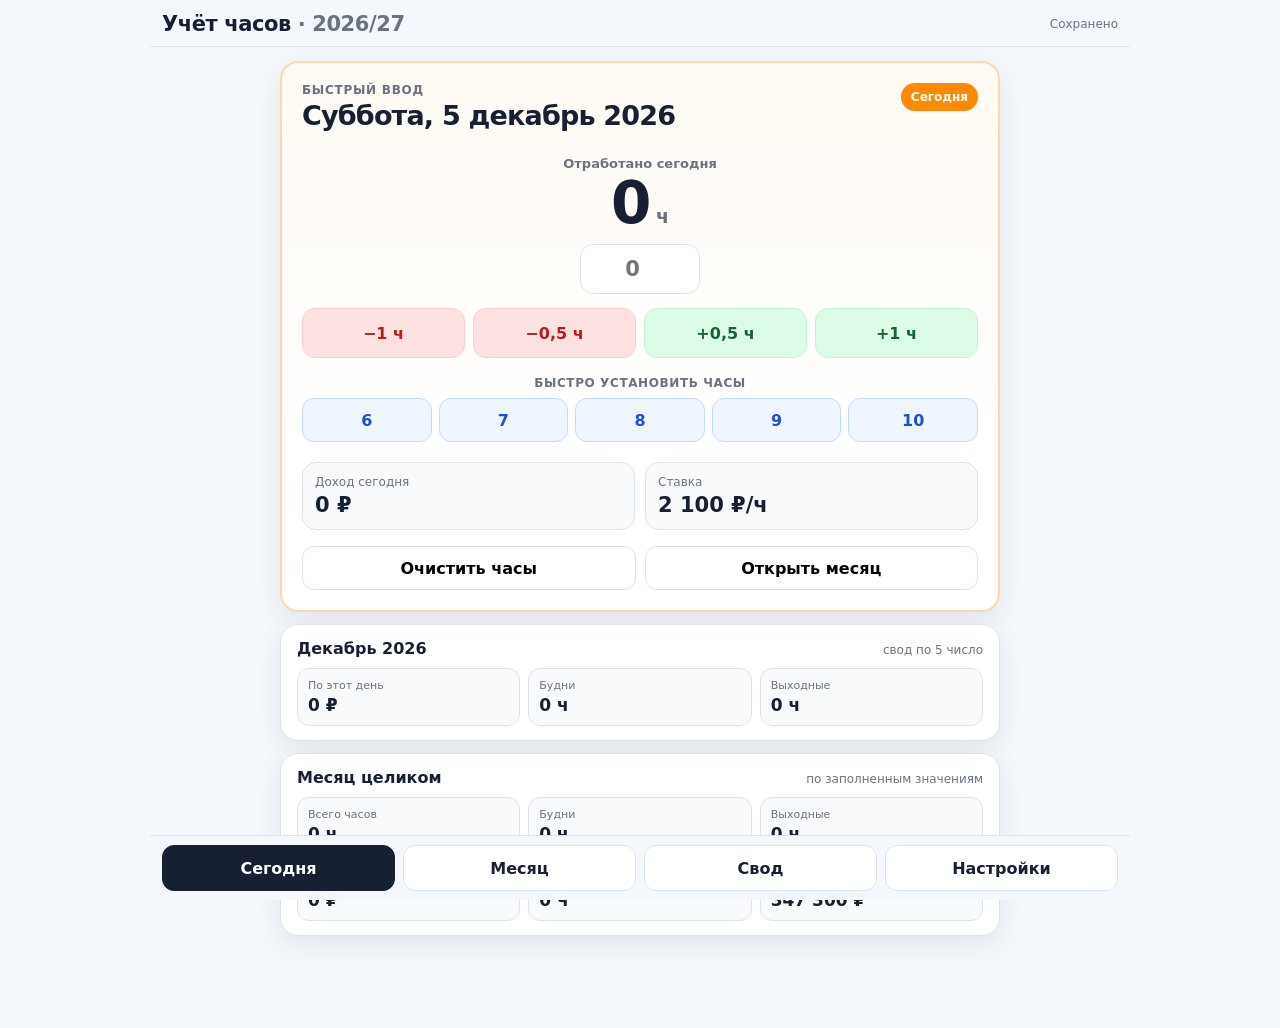
==== index.html @ 4843c1c4 "Add files via upload" ====
<!DOCTYPE html>
<html lang="ru">
<head>
<meta charset="utf-8">
<meta name="viewport" content="width=device-width,initial-scale=1,viewport-fit=cover">
<meta name="theme-color" content="#0f172a">
<meta name="application-name" content="Учёт часов">
<meta name="apple-mobile-web-app-capable" content="yes">
<meta name="apple-mobile-web-app-status-bar-style" content="default">
<meta name="apple-mobile-web-app-title" content="Учёт часов">
<link rel="manifest" href="./manifest.json">
<link rel="apple-touch-icon" href="./icon-192.png">
<link rel="icon" type="image/png" sizes="192x192" href="./icon-192.png">
<link rel="icon" type="image/png" sizes="512x512" href="./icon-512.png">
<title>Учёт часов</title>
<style>
:root{
  --bg:#f4f7fb;--card:#fff;--ink:#172033;--muted:#6b7280;--line:#dce3ec;
  --accent:#2563eb;--accent2:#dbeafe;--today:#ff8a00;--good:#0f766e;
  --danger:#b91c1c;--shadow:0 8px 28px rgba(15,23,42,.08);
}
*{box-sizing:border-box}
html{scroll-behavior:smooth}
body{margin:0;background:var(--bg);color:var(--ink);font-family:system-ui,-apple-system,Segoe UI,Roboto,Arial,sans-serif}
button,input,select{font:inherit}
button{cursor:pointer}
.shell{max-width:980px;margin:0 auto;padding:14px 12px 92px}
.topbar{position:sticky;top:0;z-index:20;margin:-14px -12px 14px;padding:12px 12px 10px;background:rgba(244,247,251,.94);backdrop-filter:blur(12px);border-bottom:1px solid rgba(220,227,236,.85)}
.brand{display:flex;align-items:center;justify-content:space-between;gap:10px}
.brand h1{font-size:21px;margin:0;font-weight:800;letter-spacing:-.02em}
.save-state{font-size:12px;color:var(--muted);white-space:nowrap}
.month-nav{display:grid;grid-template-columns:42px 1fr 42px;gap:8px;margin-top:10px}
.icon-btn,.month-title,.tab-btn,.primary,.secondary,.danger,.small-btn{
  border:1px solid var(--line);background:var(--card);border-radius:12px;color:var(--ink)
}
.icon-btn{height:42px;font-size:22px}
.month-title{height:42px;font-weight:750;font-size:16px}
.kpis{display:grid;grid-template-columns:repeat(2,1fr);gap:10px;margin:12px 0}
.kpi{background:var(--card);border:1px solid var(--line);border-radius:16px;padding:13px;box-shadow:var(--shadow)}
.kpi .label{font-size:12px;color:var(--muted);margin-bottom:5px}
.kpi .value{font-size:22px;font-weight:850;letter-spacing:-.03em}
.kpi .sub{font-size:11px;color:var(--muted);margin-top:3px}
.card{background:var(--card);border:1px solid var(--line);border-radius:18px;box-shadow:var(--shadow);overflow:hidden}
.day-head{display:grid;grid-template-columns:82px minmax(180px,1fr) 150px;gap:8px;padding:10px 12px;background:#eef2f7;color:var(--muted);font-size:12px;font-weight:700;position:sticky;top:112px;z-index:9}
.day-row{display:grid;grid-template-columns:82px minmax(180px,1fr) 150px;gap:8px;align-items:center;padding:9px 12px;border-top:1px solid #edf1f5;min-height:59px;cursor:pointer;transition:transform .12s ease,box-shadow .12s ease}
.day-row.today{outline:3px solid var(--today);outline-offset:-3px}
.day-row.off-day{background:#eef1f5;color:#667085}
.day-row.work-mon{background:#eef6ff}
.day-row.work-thu{background:#eefbf3}
.day-row.work-fri{background:#f6f0ff}
.day-row.work-sun{background:#fff0f1}
.day-row:hover{box-shadow:inset 0 0 0 1px rgba(37,99,235,.12)}
.date-main{font-weight:800;font-size:16px}
.date-sub{font-size:11px;color:var(--muted);margin-top:2px}
.hours-control{display:grid;grid-template-columns:38px 1fr 38px;gap:6px;align-items:center}
.small-btn{height:38px;font-size:20px;font-weight:700}
.hours-input{width:100%;height:38px;border:1px solid var(--line);border-radius:10px;text-align:center;font-weight:750;padding:0 4px}
.sum{text-align:right;font-weight:800}
.sum small{display:block;color:var(--muted);font-weight:500;margin-top:2px}
.section-title{font-size:17px;font-weight:850;margin:18px 2px 9px}
.summary-list{padding:4px 12px}
.summary-row{display:grid;grid-template-columns:1fr 100px 130px;gap:8px;padding:11px 4px;border-bottom:1px solid #edf1f5;align-items:center}
.summary-row:last-child{border-bottom:0}
.summary-row.header{color:var(--muted);font-size:12px;font-weight:700}
.summary-row strong{text-align:right}
.total-row{background:#f8fafc;font-weight:800}
.settings{padding:16px}
.form-grid{display:grid;grid-template-columns:1fr 1fr;gap:12px}
.field label{display:block;font-size:12px;color:var(--muted);font-weight:700;margin:0 0 6px}
.field input,.field select,.field textarea{width:100%;min-height:42px;border:1px solid var(--line);border-radius:10px;padding:9px;background:#fff}
.week-grid{display:grid;grid-template-columns:1fr 1fr;gap:9px;margin-top:10px}
.week-item{display:grid;grid-template-columns:1fr 130px;align-items:center;gap:8px;padding:8px 0;border-bottom:1px solid #edf1f5}
.actions{display:grid;grid-template-columns:1fr 1fr;gap:9px;margin-top:12px}
.primary,.secondary,.danger{min-height:44px;padding:10px 12px;font-weight:750}
.primary{background:var(--accent);border-color:var(--accent);color:#fff}
.secondary{background:#fff}
.danger{background:#fff;color:var(--danger);border-color:#fecaca}
.note{font-size:12px;line-height:1.5;color:var(--muted);background:#f8fafc;border:1px solid var(--line);border-radius:12px;padding:10px 12px;margin-top:12px}
.tabs{position:fixed;left:50%;bottom:0;transform:translateX(-50%);width:min(980px,100%);display:grid;grid-template-columns:repeat(4,1fr);gap:8px;padding:9px 12px calc(9px + env(safe-area-inset-bottom));background:rgba(244,247,251,.96);backdrop-filter:blur(12px);border-top:1px solid var(--line);z-index:30}
.tab-btn{height:46px;font-weight:750}
.tab-btn.active{background:#172033;color:#fff;border-color:#172033}
.empty{padding:30px;text-align:center;color:var(--muted)}
.toast{position:fixed;left:50%;bottom:76px;transform:translate(-50%,16px);background:#111827;color:#fff;padding:10px 14px;border-radius:10px;font-size:13px;opacity:0;pointer-events:none;transition:.2s;z-index:50;max-width:90vw}
.toast.show{opacity:1;transform:translate(-50%,0)}
.hidden{display:none!important}

.today-dashboard{display:grid;gap:12px;max-width:720px;margin:0 auto}
.today-card{padding:20px;border:2px solid #fed7aa;background:linear-gradient(180deg,#fffaf3 0%,#fff 70%)}
.today-date{display:flex;align-items:flex-start;justify-content:space-between;gap:12px;margin-bottom:18px}
.today-date .eyebrow{font-size:12px;color:var(--muted);font-weight:800;text-transform:uppercase;letter-spacing:.06em}
.today-date h2{margin:4px 0 0;font-size:27px;line-height:1.08;letter-spacing:-.03em}
.today-badge{background:var(--today);color:#fff;font-size:12px;font-weight:850;border-radius:999px;padding:7px 10px;white-space:nowrap}
.today-hours-block{text-align:center;padding:8px 0 2px}
.today-hours-label{color:var(--muted);font-size:13px;font-weight:700}
.today-hours-value{display:flex;align-items:baseline;justify-content:center;gap:8px;margin:3px 0 12px}
.today-hours-value strong{font-size:58px;line-height:1;font-weight:900;letter-spacing:-.06em}
.today-hours-value span{font-size:19px;color:var(--muted);font-weight:700}
.today-input{width:120px;height:50px;border:1px solid var(--line);border-radius:13px;text-align:center;font-size:21px;font-weight:850;background:#fff}
.quick-buttons{display:grid;grid-template-columns:repeat(4,1fr);gap:8px;margin-top:14px}
.quick-btn{border:1px solid var(--line);background:#fff;border-radius:13px;min-height:50px;font-weight:850;font-size:16px;color:var(--ink);transition:transform .12s ease,filter .12s ease}
.quick-btn:active{transform:scale(.98)}
.preset-label{margin-top:18px;font-size:12px;color:var(--muted);font-weight:800;text-transform:uppercase;letter-spacing:.05em}
.hour-presets{display:grid;grid-template-columns:repeat(5,1fr);gap:7px;margin-top:8px}
.preset-btn{min-height:44px;border:1px solid #bfdbfe;border-radius:12px;background:#eff6ff;color:#1d4ed8;font-weight:900;font-size:16px}
.preset-btn.active{background:#2563eb;color:#fff;border-color:#2563eb;box-shadow:0 5px 14px rgba(37,99,235,.18)}
.month-overview{margin:12px 0}
.month-overview-grid{display:grid;grid-template-columns:repeat(5,1fr);gap:8px}
.month-overview .kpi{box-shadow:none;margin:0}
.month-progress{margin-top:10px;background:var(--card);border:1px solid var(--line);border-radius:16px;padding:12px 13px;box-shadow:var(--shadow)}
.month-progress-head{display:flex;justify-content:space-between;gap:10px;align-items:center;font-size:12px;color:var(--muted);font-weight:750;margin-bottom:8px}
.month-progress-track{height:11px;background:#e8edf4;border-radius:999px;overflow:hidden}
.month-progress-fill{height:100%;background:linear-gradient(90deg,#60a5fa,#2563eb);border-radius:999px;transition:width .2s ease}
.quick-btn.sub{background:#fee2e2;border-color:#fecaca;color:#b91c1c}
.quick-btn.add{background:#dcfce7;border-color:#bbf7d0;color:#166534}
.today-income{display:grid;grid-template-columns:1fr 1fr;gap:10px;margin-top:18px}
.today-income-box{background:#f8fafc;border:1px solid var(--line);border-radius:14px;padding:12px}
.today-income-box .label{font-size:12px;color:var(--muted);margin-bottom:4px}
.today-income-box .value{font-size:21px;font-weight:900}
.today-actions{display:grid;grid-template-columns:1fr 1fr;gap:9px;margin-top:16px}
.today-secondary{border:1px solid var(--line);background:#fff;border-radius:12px;min-height:44px;font-weight:750}
.today-month-card{padding:14px 16px}
.today-progress-head{display:flex;justify-content:space-between;align-items:baseline;gap:10px;margin-bottom:10px}
.today-progress-head strong{font-size:16px}
.today-progress-head span{color:var(--muted);font-size:12px}
.today-progress-grid{display:grid;grid-template-columns:repeat(3,1fr);gap:8px}
.today-mini{padding:10px;background:#f8fafc;border:1px solid var(--line);border-radius:12px}
.today-mini .label{font-size:11px;color:var(--muted)}
.today-mini .value{font-size:17px;font-weight:850;margin-top:3px}
.outside-period{padding:28px 18px;text-align:center}
.outside-period h2{margin:0 0 8px;font-size:23px}
.outside-period p{color:var(--muted);line-height:1.5;margin:0 0 18px}
@media (max-width:700px){
  .shell{padding-left:8px;padding-right:8px}
  .topbar{margin-left:-8px;margin-right:-8px;padding-left:8px;padding-right:8px}
  .kpis{grid-template-columns:repeat(2,1fr);gap:7px}
  .kpi{padding:11px}.kpi .value{font-size:19px}
  .day-head{display:none}
  .card.days{background:transparent;border:0;box-shadow:none;overflow:visible}
  .day-row{grid-template-columns:78px 1fr;gap:8px 10px;border:1px solid var(--line);border-radius:14px;margin-bottom:8px;padding:10px;box-shadow:0 4px 16px rgba(15,23,42,.045)}
  .day-row.off-day{background:#eef1f5}
  .day-row.work-mon{background:#eef6ff}
  .day-row.work-thu{background:#eefbf3}
  .day-row.work-fri{background:#f6f0ff}
  .day-row.work-sun{background:#fff0f1}
  .day-row .hours-wrap{grid-column:1 / 2;grid-row:2}
  .day-row .sum{grid-column:2;grid-row:2;text-align:right}
  .hours-control{grid-template-columns:34px 58px 34px;justify-content:start}
  .small-btn,.hours-input{height:36px}
  .sum{font-size:16px}
  .form-grid,.actions,.week-grid{grid-template-columns:1fr}
  .week-item{grid-template-columns:1fr 145px}
  .summary-row{grid-template-columns:1fr 72px 110px}
  .tabs{grid-template-columns:repeat(4,1fr);gap:5px;padding-left:7px;padding-right:7px}
  .tab-btn{font-size:12px;height:45px;padding:0 4px}
  .today-card{padding:16px}
  .today-date h2{font-size:24px}
  .today-hours-value strong{font-size:54px}
  .quick-buttons{grid-template-columns:repeat(2,1fr)}
  .hour-presets{grid-template-columns:repeat(5,1fr);gap:5px}
  .preset-btn{min-height:42px;font-size:15px;padding:0}
  .month-overview-grid{grid-template-columns:repeat(2,1fr)}
  .month-overview-grid .kpi:last-child{grid-column:1 / -1}
  .today-income{grid-template-columns:1fr 1fr}
  .today-progress-grid{grid-template-columns:1fr 1fr 1fr}
  .today-mini{padding:9px 7px}
  .today-mini .value{font-size:15px}
}

.pwa-box{display:grid;gap:10px}
.pwa-status{padding:11px 12px;border:1px solid var(--line);border-radius:12px;background:#f8fafc;color:var(--muted);font-size:13px;line-height:1.45}
.pwa-status strong{color:var(--ink)}
.install-btn:disabled{opacity:.55;cursor:default}
</style>
</head>
<body>
<script id="factory-data" type="application/json">{"version":2,"appId":"income-hours-sep-oct-2026-v3","updatedAt":"2026-09-20T10:00:00.000Z","settings":{"weekdayRate":1900,"weekendRate":2100,"hourStep":0.5},"entries":{"2026-09-01":{"hours":null},"2026-09-02":{"hours":null},"2026-09-03":{"hours":5},"2026-09-04":{"hours":4},"2026-09-05":{"hours":null},"2026-09-06":{"hours":3},"2026-09-07":{"hours":6},"2026-09-08":{"hours":null},"2026-09-09":{"hours":null},"2026-09-10":{"hours":5},"2026-09-11":{"hours":4},"2026-09-12":{"hours":null},"2026-09-13":{"hours":3},"2026-09-14":{"hours":6},"2026-09-15":{"hours":null},"2026-09-16":{"hours":null},"2026-09-17":{"hours":5},"2026-09-18":{"hours":6},"2026-09-19":{"hours":null},"2026-09-20":{"hours":5},"2026-09-21":{"hours":6},"2026-09-22":{"hours":null},"2026-09-23":{"hours":null},"2026-09-24":{"hours":5},"2026-09-25":{"hours":6},"2026-09-26":{"hours":null},"2026-09-27":{"hours":5},"2026-09-28":{"hours":6},"2026-09-29":{"hours":null},"2026-09-30":{"hours":null},"2026-10-01":{"hours":5},"2026-10-02":{"hours":6},"2026-10-03":{"hours":null},"2026-10-04":{"hours":5},"2026-10-05":{"hours":6},"2026-10-06":{"hours":null},"2026-10-07":{"hours":null},"2026-10-08":{"hours":5},"2026-10-09":{"hours":6},"2026-10-10":{"hours":null},"2026-10-11":{"hours":5},"2026-10-12":{"hours":6},"2026-10-13":{"hours":null},"2026-10-14":{"hours":null},"2026-10-15":{"hours":5},"2026-10-16":{"hours":6},"2026-10-17":{"hours":null},"2026-10-18":{"hours":5},"2026-10-19":{"hours":6},"2026-10-20":{"hours":null},"2026-10-21":{"hours":null},"2026-10-22":{"hours":5},"2026-10-23":{"hours":6},"2026-10-24":{"hours":null},"2026-10-25":{"hours":5},"2026-10-26":{"hours":6},"2026-10-27":{"hours":null},"2026-10-28":{"hours":null},"2026-10-29":{"hours":5},"2026-10-30":{"hours":6},"2026-10-31":{"hours":null}}}</script>
<script id="embedded-data" type="application/json">{"version":2,"appId":"income-hours-sep-oct-2026-v3","updatedAt":"2026-09-20T10:00:00.000Z","settings":{"weekdayRate":1900,"weekendRate":2100,"hourStep":0.5},"entries":{"2026-09-01":{"hours":null},"2026-09-02":{"hours":null},"2026-09-03":{"hours":5},"2026-09-04":{"hours":4},"2026-09-05":{"hours":null},"2026-09-06":{"hours":3},"2026-09-07":{"hours":6},"2026-09-08":{"hours":null},"2026-09-09":{"hours":null},"2026-09-10":{"hours":5},"2026-09-11":{"hours":4},"2026-09-12":{"hours":null},"2026-09-13":{"hours":3},"2026-09-14":{"hours":6},"2026-09-15":{"hours":null},"2026-09-16":{"hours":null},"2026-09-17":{"hours":5},"2026-09-18":{"hours":6},"2026-09-19":{"hours":null},"2026-09-20":{"hours":5},"2026-09-21":{"hours":6},"2026-09-22":{"hours":null},"2026-09-23":{"hours":null},"2026-09-24":{"hours":5},"2026-09-25":{"hours":6},"2026-09-26":{"hours":null},"2026-09-27":{"hours":5},"2026-09-28":{"hours":6},"2026-09-29":{"hours":null},"2026-09-30":{"hours":null},"2026-10-01":{"hours":5},"2026-10-02":{"hours":6},"2026-10-03":{"hours":null},"2026-10-04":{"hours":5},"2026-10-05":{"hours":6},"2026-10-06":{"hours":null},"2026-10-07":{"hours":null},"2026-10-08":{"hours":5},"2026-10-09":{"hours":6},"2026-10-10":{"hours":null},"2026-10-11":{"hours":5},"2026-10-12":{"hours":6},"2026-10-13":{"hours":null},"2026-10-14":{"hours":null},"2026-10-15":{"hours":5},"2026-10-16":{"hours":6},"2026-10-17":{"hours":null},"2026-10-18":{"hours":5},"2026-10-19":{"hours":6},"2026-10-20":{"hours":null},"2026-10-21":{"hours":null},"2026-10-22":{"hours":5},"2026-10-23":{"hours":6},"2026-10-24":{"hours":null},"2026-10-25":{"hours":5},"2026-10-26":{"hours":6},"2026-10-27":{"hours":null},"2026-10-28":{"hours":null},"2026-10-29":{"hours":5},"2026-10-30":{"hours":6},"2026-10-31":{"hours":null}}}</script>
<div id="app"></div>
<div id="toast" class="toast"></div>
<script>
"use strict";
const MONTHS=["Январь","Февраль","Март","Апрель","Май","Июнь","Июль","Август","Сентябрь","Октябрь","Ноябрь","Декабрь"];
const WD=["Вс","Пн","Вт","Ср","Чт","Пт","Сб"];
const WD_FULL=["Воскресенье","Понедельник","Вторник","Среда","Четверг","Пятница","Суббота"];
const PERIOD=[{y:2026,m:9},{y:2026,m:10},{y:2026,m:11},{y:2026,m:12},{y:2027,m:1},{y:2027,m:2},{y:2027,m:3},{y:2027,m:4},{y:2027,m:5},{y:2027,m:6}];
const FACTORY_RAW=JSON.parse(document.getElementById("factory-data").textContent);
const EMBEDDED_RAW=JSON.parse(document.getElementById("embedded-data").textContent);

function clone(o){return JSON.parse(JSON.stringify(o))}
function key(y,m,d){return `${y}-${String(m).padStart(2,"0")}-${String(d).padStart(2,"0")}`}
function daysIn(y,m){return new Date(y,m,0).getDate()}
function normalizeState(raw){
  raw=raw||{};
  const s=raw.settings||{}, src=raw.entries||{}, clean={};
  PERIOD.forEach(p=>{for(let d=1;d<=daysIn(p.y,p.m);d++){
    const k=key(p.y,p.m,d), val=src[k]&&src[k].hours;
    const n=(val===null||val===""||typeof val==="undefined")?null:Number(val);
    clean[k]={hours:Number.isFinite(n)&&n>0?n:null};
  }});
  return {
    version:2,
    appId:"income-hours-sep-oct-2026-v3",
    updatedAt:raw.updatedAt||"1970-01-01T00:00:00.000Z",
    settings:{
      weekdayRate:Math.max(0,Number(s.weekdayRate)||1900),
      weekendRate:Math.max(0,Number(s.weekendRate)||2100),
      hourStep:Math.max(.1,Number(s.hourStep)||.5)
    },
    entries:clean
  };
}
const FACTORY=normalizeState(FACTORY_RAW);
const EMBEDDED=normalizeState(EMBEDDED_RAW);
const storageKey="hoursTracker:"+EMBEDDED.appId;
let state=loadState();
let view={tab:"today",idx:initialMonthIndex(),scrolled:false,selectedDay:null};

let deferredInstallPrompt=null;
function isStandaloneMode(){return window.matchMedia&&window.matchMedia("(display-mode: standalone)").matches || window.navigator.standalone===true}
function pwaInstallStatusHtml(){
  if(isStandaloneMode())return "<strong>Установлено.</strong> Приложение запускается отдельно от браузера и продолжает работать офлайн.";
  if(deferredInstallPrompt)return "<strong>Готово к установке.</strong> Нажмите кнопку выше — появится системное окно установки.";
  if(location.protocol==="file:")return "Для установки PWA откройте эту же папку как HTTPS-сайт (например, через GitHub Pages). Обычный локальный HTML продолжит работать, но установить его как PWA нельзя.";
  return "Если системное окно не появляется, откройте меню браузера и выберите «Установить приложение» или «Добавить на главный экран». После первого открытия приложение сможет работать офлайн.";
}
async function installPwa(){
  if(isStandaloneMode()){toast("Приложение уже установлено");return}
  if(deferredInstallPrompt){
    deferredInstallPrompt.prompt();
    try{await deferredInstallPrompt.userChoice}catch(e){}
    deferredInstallPrompt=null;
    render();
    return;
  }
  alert("Если браузер не показал окно автоматически: откройте меню Chrome → «Установить приложение» или «Добавить на главный экран». Для установки страница должна быть открыта по HTTPS.");
}
window.addEventListener("beforeinstallprompt",e=>{e.preventDefault();deferredInstallPrompt=e;const s=document.getElementById("pwaStatus");if(s)s.innerHTML=pwaInstallStatusHtml();const b=document.getElementById("installApp");if(b)b.disabled=false});
window.addEventListener("appinstalled",()=>{deferredInstallPrompt=null;toast("Приложение установлено");render()});
if("serviceWorker" in navigator && (location.protocol==="https:" || location.hostname==="localhost" || location.hostname==="127.0.0.1")){
  window.addEventListener("load",()=>navigator.serviceWorker.register("./service-worker.js").catch(()=>{}));
}

function loadState(){
  let local=null;
  try{local=JSON.parse(localStorage.getItem(storageKey)||"null")}catch(e){}
  if(local && new Date(local.updatedAt||0)>=new Date(EMBEDDED.updatedAt||0)) return normalizeState(local);
  return clone(EMBEDDED);
}
function save(){
  state.updatedAt=new Date().toISOString();
  try{localStorage.setItem(storageKey,JSON.stringify(state));setSaveState("Сохранено")}catch(e){setSaveState("Только в этой сессии")}
}
function setSaveState(t){const el=document.querySelector(".save-state");if(el)el.textContent=t}
function toast(t){
  const el=document.getElementById("toast");el.textContent=t;el.classList.add("show");
  clearTimeout(window.__tt);window.__tt=setTimeout(()=>el.classList.remove("show"),1800);
}
function getEntry(y,m,d){
  const k=key(y,m,d);
  if(!state.entries[k])state.entries[k]={hours:null};
  return state.entries[k];
}
function dateInfo(y,m,d){const dt=new Date(y,m-1,d,12);return {dt,wd:dt.getDay()}}
function rateFor(y,m,d){const wd=dateInfo(y,m,d).wd;return wd===0||wd===6?+state.settings.weekendRate||0:+state.settings.weekdayRate||0}
function dayAmount(y,m,d){const h=Number(getEntry(y,m,d).hours);return Number.isFinite(h)&&h>0?h*rateFor(y,m,d):0}
function monthStats(y,m,cutoff=null){
  let hours=0,amount=0,weekdayHours=0,weekendHours=0,workedDays=0;
  for(let d=1;d<=daysIn(y,m);d++){
    if(cutoff!==null&&d>cutoff)break;
    const h=Number(getEntry(y,m,d).hours);
    if(Number.isFinite(h)&&h>0){
      hours+=h;amount+=h*rateFor(y,m,d);workedDays++;
      const wd=dateInfo(y,m,d).wd;
      if(wd===0||wd===6)weekendHours+=h;else weekdayHours+=h;
    }
  }
  return {hours,amount,weekdayHours,weekendHours,workedDays};
}
function monthProgressInfo(y,m){
  const now=new Date(), total=daysIn(y,m);
  const target=new Date(y,m-1,1,12), current=new Date(now.getFullYear(),now.getMonth(),1,12);
  if(target<current)return {pct:100,label:`${total} из ${total} дней`};
  if(target>current)return {pct:0,label:`0 из ${total} дней`};
  const elapsed=Math.min(now.getDate(),total);
  return {pct:Math.round(elapsed/total*100),label:`${elapsed} из ${total} дней`};
}
function periodStats(cutToday=false){
  const now=new Date();let hours=0,amount=0,weekdayHours=0,weekendHours=0;
  PERIOD.forEach(p=>{
    if(cutToday){
      const first=new Date(p.y,p.m-1,1,12),curFirst=new Date(now.getFullYear(),now.getMonth(),1,12);
      if(first>curFirst)return;
      const cutoff=(p.y===now.getFullYear()&&p.m===now.getMonth()+1)?now.getDate():null;
      const s=monthStats(p.y,p.m,cutoff);hours+=s.hours;amount+=s.amount;weekdayHours+=s.weekdayHours;weekendHours+=s.weekendHours;
    }else{const s=monthStats(p.y,p.m);hours+=s.hours;amount+=s.amount;weekdayHours+=s.weekdayHours;weekendHours+=s.weekendHours}
  });
  return {hours,amount,weekdayHours,weekendHours};
}
function periodStatsThroughDate(y,m,d){
  let hours=0,amount=0,weekdayHours=0,weekendHours=0;
  for(const p of PERIOD){
    const cur=new Date(p.y,p.m-1,1,12),target=new Date(y,m-1,1,12);
    if(cur>target)break;
    const cutoff=(p.y===y&&p.m===m)?d:null;
    const s=monthStats(p.y,p.m,cutoff);hours+=s.hours;amount+=s.amount;weekdayHours+=s.weekdayHours;weekendHours+=s.weekendHours;
  }
  return {hours,amount,weekdayHours,weekendHours};
}
function todayAmountFor(y,m){
  const now=new Date(),target=new Date(y,m-1,1,12),cur=new Date(now.getFullYear(),now.getMonth(),1,12);
  if(target>cur)return {hours:0,amount:0,weekdayHours:0,weekendHours:0};
  if(target<cur)return monthStats(y,m);
  return monthStats(y,m,now.getDate());
}
function rub(v){return new Intl.NumberFormat("ru-RU",{maximumFractionDigits:0}).format(Math.round(v))+" ₽"}
function num(v){return new Intl.NumberFormat("ru-RU",{maximumFractionDigits:1}).format(v)}
function initialMonthIndex(){const n=new Date(),i=PERIOD.findIndex(p=>p.y===n.getFullYear()&&p.m===n.getMonth()+1);return i>=0?i:0}
function esc(s){return String(s??"").replace(/[&<>"']/g,c=>({"&":"&amp;","<":"&lt;",">":"&gt;","\"":"&quot;","'":"&#39;"}[c]))}

function render(){
  const app=document.getElementById("app");
  const main=view.tab==="today"?todayView():view.tab==="month"?(view.selectedDay?selectedDayView():monthView()):view.tab==="summary"?summaryView():settingsView();
  app.innerHTML=`<div class="shell">
    <div class="topbar">
      <div class="brand"><h1>Учёт часов <span style="font-weight:600;color:var(--muted)">· 2026/27</span></h1><div class="save-state">Сохранено</div></div>
      ${view.tab==="month"&&!view.selectedDay?monthNav():""}
    </div>
    <main>${main}</main>
  </div>
  <nav class="tabs">
    <button class="tab-btn ${view.tab==="today"?"active":""}" data-tab="today">Сегодня</button>
    <button class="tab-btn ${view.tab==="month"?"active":""}" data-tab="month">Месяц</button>
    <button class="tab-btn ${view.tab==="summary"?"active":""}" data-tab="summary">Свод</button>
    <button class="tab-btn ${view.tab==="settings"?"active":""}" data-tab="settings">Настройки</button>
  </nav>`;
  bind();
  if(view.tab==="month")scrollTodayOnce();
}
function todayView(){
  const now=new Date(),y=now.getFullYear(),m=now.getMonth()+1,d=now.getDate();
  const idx=PERIOD.findIndex(p=>p.y===y&&p.m===m);
  if(idx<0){
    return `<section class="card outside-period"><h2>Сегодня вне учебного года</h2><p>Приложение охватывает учебный год с сентября 2026 по июнь 2027. Данные можно открыть во вкладках «Месяц» и «Свод».</p><button class="primary" id="openCurrentPeriod">Открыть данные</button></section>`;
  }
  return dayCardView(y,m,d,true);
}
function selectedDayView(){
  const s=view.selectedDay;
  if(!s)return monthView();
  return dayCardView(s.y,s.m,s.d,false);
}
function dayCardView(y,m,d,isToday){
  const e=getEntry(y,m,d),h=Number(e.hours)||0,rate=rateFor(y,m,d),amount=dayAmount(y,m,d);
  const inf=dateInfo(y,m,d),monthTo=monthStats(y,m,d,d),full=monthStats(y,m),period=periodStatsThroughDate(y,m,d);
  const dateLabel=`${WD_FULL[inf.wd]}, ${d} ${MONTHS[m-1].toLowerCase()} ${y}`;
  const badge=isToday?`<div class="today-badge">Сегодня</div>`:`<div class="today-badge" style="background:#2563eb">Выбранный день</div>`;
  const eyebrow=isToday?"Быстрый ввод":"Редактирование дня";
  const hoursLabel=isToday?"Отработано сегодня":"Отработано за день";
  const incomeLabel=isToday?"Доход сегодня":"Доход за день";
  const rightAction=isToday
    ? `<button class="today-secondary" id="openTodayMonth">Открыть месяц</button>`
    : `<button class="today-secondary" id="backToMonth">← Назад к месяцу</button>`;
  return `<div class="today-dashboard">
    <section class="card today-card">
      <div class="today-date"><div><div class="eyebrow">${eyebrow}</div><h2>${dateLabel}</h2></div>${badge}</div>
      <div class="today-hours-block">
        <div class="today-hours-label">${hoursLabel}</div>
        <div class="today-hours-value"><strong>${num(h)}</strong><span>ч</span></div>
        <input class="today-input" data-action="hours" data-y="${y}" data-m="${m}" data-d="${d}" type="number" inputmode="decimal" min="0" step="${state.settings.hourStep||0.5}" value="${e.hours??""}" placeholder="0">
        <div class="quick-buttons">
          <button class="quick-btn sub" data-quick-delta="-1" data-y="${y}" data-m="${m}" data-d="${d}">−1 ч</button>
          <button class="quick-btn sub" data-quick-delta="-0.5" data-y="${y}" data-m="${m}" data-d="${d}">−0,5 ч</button>
          <button class="quick-btn add" data-quick-delta="0.5" data-y="${y}" data-m="${m}" data-d="${d}">+0,5 ч</button>
          <button class="quick-btn add" data-quick-delta="1" data-y="${y}" data-m="${m}" data-d="${d}">+1 ч</button>
        </div>
        <div class="preset-label">Быстро установить часы</div>
        <div class="hour-presets">
          ${[6,7,8,9,10].map(v=>`<button class="preset-btn ${h===v?"active":""}" data-preset-hours="${v}" data-y="${y}" data-m="${m}" data-d="${d}">${v}</button>`).join("")}
        </div>
      </div>
      <div class="today-income">
        <div class="today-income-box"><div class="label">${incomeLabel}</div><div class="value">${rub(amount)}</div></div>
        <div class="today-income-box"><div class="label">Ставка</div><div class="value">${rub(rate)}/ч</div></div>
      </div>
      <div class="today-actions">
        <button class="today-secondary" data-clear-day="1" data-y="${y}" data-m="${m}" data-d="${d}">Очистить часы</button>
        ${rightAction}
      </div>
    </section>
    <section class="card today-month-card">
      <div class="today-progress-head"><strong>${MONTHS[m-1]} ${y}</strong><span>свод по ${d} число</span></div>
      <div class="today-progress-grid">
        <div class="today-mini"><div class="label">По этот день</div><div class="value">${rub(monthTo.amount)}</div></div>
        <div class="today-mini"><div class="label">Будни</div><div class="value">${num(monthTo.weekdayHours)} ч</div></div>
        <div class="today-mini"><div class="label">Выходные</div><div class="value">${num(monthTo.weekendHours)} ч</div></div>
      </div>
    </section>
    <section class="card today-month-card">
      <div class="today-progress-head"><strong>Месяц целиком</strong><span>по заполненным значениям</span></div>
      <div class="today-progress-grid">
        <div class="today-mini"><div class="label">Всего часов</div><div class="value">${num(full.hours)} ч</div></div>
        <div class="today-mini"><div class="label">Будни</div><div class="value">${num(full.weekdayHours)} ч</div></div>
        <div class="today-mini"><div class="label">Выходные</div><div class="value">${num(full.weekendHours)} ч</div></div>
      </div>
      <div class="today-progress-grid" style="margin-top:8px">
        <div class="today-mini"><div class="label">Сумма месяца</div><div class="value">${rub(full.amount)}</div></div>
        <div class="today-mini"><div class="label">После этого дня</div><div class="value">${num(Math.max(0,full.hours-monthTo.hours))} ч</div></div>
        <div class="today-mini"><div class="label">За период</div><div class="value">${rub(period.amount)}</div></div>
      </div>
    </section>
  </div>`;
}
function monthNav(){
  const p=PERIOD[view.idx];
  return `<div class="month-nav">
    <button class="icon-btn" id="prevMonth" ${view.idx===0?"disabled":""}>‹</button>
    <button class="month-title" id="monthPicker">${MONTHS[p.m-1]} ${p.y}</button>
    <button class="icon-btn" id="nextMonth" ${view.idx===PERIOD.length-1?"disabled":""}>›</button>
  </div>`;
}
function monthView(){
  const p=PERIOD[view.idx],full=monthStats(p.y,p.m),to=todayAmountFor(p.y,p.m),period=periodStats(false);
  const rows=[],now=new Date();
  for(let d=1;d<=daysIn(p.y,p.m);d++){
    const inf=dateInfo(p.y,p.m,d),e=getEntry(p.y,p.m,d);
    const isToday=p.y===now.getFullYear()&&p.m===now.getMonth()+1&&d===now.getDate();
    const dayClass=inf.wd===1?"work-mon":inf.wd===4?"work-thu":inf.wd===5?"work-fri":inf.wd===0?"work-sun":"off-day";
    const dayType=(inf.wd===1||inf.wd===4||inf.wd===5||inf.wd===0)?"рабочий":"нерабочий";
    rows.push(`<div class="day-row ${isToday?"today":""} ${dayClass}" data-date="${key(p.y,p.m,d)}" data-open-day="1" data-y="${p.y}" data-m="${p.m}" data-d="${d}">
      <div><div class="date-main">${d} ${WD[inf.wd]}</div><div class="date-sub">${dayType}</div></div>
      <div class="hours-wrap"><div class="hours-control">
        <button class="small-btn" data-action="minus" data-y="${p.y}" data-m="${p.m}" data-d="${d}">−</button>
        <input class="hours-input" data-action="hours" data-y="${p.y}" data-m="${p.m}" data-d="${d}" type="number" inputmode="decimal" min="0" step="${state.settings.hourStep||0.5}" value="${e.hours??""}" placeholder="0">
        <button class="small-btn" data-action="plus" data-y="${p.y}" data-m="${p.m}" data-d="${d}">+</button>
      </div></div>
      <div class="sum">${rub(dayAmount(p.y,p.m,d))}<small>${rateFor(p.y,p.m,d)} ₽/ч</small></div>
    </div>`);
  }
  const progress=monthProgressInfo(p.y,p.m),avgDay=full.workedDays?full.amount/full.workedDays:0;
  return `<section class="month-overview">
    <div class="month-overview-grid">
      <div class="kpi"><div class="label">Заработано</div><div class="value">${rub(full.amount)}</div><div class="sub">${full.workedDays} рабочих дней</div></div>
      <div class="kpi"><div class="label">Всего часов</div><div class="value">${num(full.hours)} ч</div><div class="sub">на сегодня: ${num(to.hours)} ч</div></div>
      <div class="kpi"><div class="label">Будни</div><div class="value">${num(full.weekdayHours)} ч</div><div class="sub">понедельник–пятница</div></div>
      <div class="kpi"><div class="label">Выходные</div><div class="value">${num(full.weekendHours)} ч</div><div class="sub">суббота–воскресенье</div></div>
      <div class="kpi"><div class="label">Средний доход / рабочий день</div><div class="value">${full.workedDays?rub(avgDay):"—"}</div><div class="sub">по дням с внесёнными часами</div></div>
    </div>
    <div class="month-progress">
      <div class="month-progress-head"><span>Прогресс месяца</span><strong>${progress.label} · ${progress.pct}%</strong></div>
      <div class="month-progress-track"><div class="month-progress-fill" style="width:${progress.pct}%"></div></div>
    </div>
  </section>
  <section class="card days">
    <div class="day-head"><div>Дата</div><div>Часы</div><div style="text-align:right">Сумма</div></div>
    ${rows.join("")}
  </section>`;
}
function summaryView(){
  let totalH=0,totalA=0,totalWeekdayH=0,totalWeekendH=0;const now=new Date();
  const rows=PERIOD.map((p,i)=>{
    const s=monthStats(p.y,p.m);totalH+=s.hours;totalA+=s.amount;totalWeekdayH+=s.weekdayHours;totalWeekendH+=s.weekendHours;
    const isCur=p.y===now.getFullYear()&&p.m===now.getMonth()+1;
    return `<div class="summary-row ${isCur?"today":""}" data-open-month="${i}"><span>${MONTHS[p.m-1]} ${p.y}</span><strong>${num(s.hours)} ч</strong><strong>${rub(s.amount)}</strong></div>`;
  });
  const to=periodStats(true);
  return `<section class="kpis">
    <div class="kpi"><div class="label">По сегодня</div><div class="value">${rub(to.amount)}</div><div class="sub">${num(to.hours)} ч</div></div>
    <div class="kpi"><div class="label">Учебный год</div><div class="value">${rub(totalA)}</div><div class="sub">${num(totalH)} ч</div></div>
    <div class="kpi"><div class="label">Будни · учебный год</div><div class="value">${num(totalWeekdayH)} ч</div><div class="sub">понедельник–пятница</div></div>
    <div class="kpi"><div class="label">Выходные · учебный год</div><div class="value">${num(totalWeekendH)} ч</div><div class="sub">суббота–воскресенье</div></div>
  </section>
  <div class="section-title">По месяцам</div>
  <section class="card summary-list">
    <div class="summary-row header"><span>Месяц</span><strong>Часы</strong><strong>Сумма</strong></div>
    ${rows.join("")}
    <div class="summary-row total-row"><span>Итого</span><strong>${num(totalH)} ч</strong><strong>${rub(totalA)}</strong></div>
  </section>`;
}
function settingsView(){
  return `<div class="section-title">Расчёт</div><section class="card settings">
    <div class="form-grid">
      <div class="field"><label>Будни, ₽/час</label><input id="weekdayRate" type="number" min="0" step="50" value="${esc(state.settings.weekdayRate)}"></div>
      <div class="field"><label>Выходные, ₽/час</label><input id="weekendRate" type="number" min="0" step="50" value="${esc(state.settings.weekendRate)}"></div>
      <div class="field"><label>Шаг изменения часов</label><input id="hourStep" type="number" min="0.1" step="0.1" value="${esc(state.settings.hourStep||0.5)}"></div>
    </div>
  </section>
  <div class="section-title">Приложение</div><section class="card settings">
    <div class="pwa-box">
      <button class="primary install-btn" id="installApp">Установить на телефон</button>
      <div class="pwa-status" id="pwaStatus">${pwaInstallStatusHtml()}</div>
    </div>
  </section>
  <div class="section-title">Резервные копии</div><section class="card settings">
    <div class="actions">
      <button class="primary" id="saveHtml">Сохранить HTML с данными</button>
      <button class="secondary" id="exportJson">Скачать копию JSON</button>
      <button class="secondary" id="importJson">Импортировать JSON</button>
      <button class="secondary" id="exportCsv">Экспорт CSV</button>
      <button class="danger" id="resetFactory">Сбросить к исходным данным</button>
    </div>
    <input id="fileInput" type="file" accept=".json,application/json" class="hidden">
    <div class="note"><b>Автосохранение:</b> изменения хранятся в браузере на этом устройстве. Кнопка «Сохранить HTML с данными» создаёт автономную копию для архива. Данные установленного PWA сохраняются локально на телефоне; JSON-копию удобно хранить на Яндекс Диске.</div>
  </section>`;
}
function bind(){
  document.querySelectorAll("[data-tab]").forEach(b=>b.onclick=()=>{view.tab=b.dataset.tab;view.selectedDay=null;view.scrolled=false;render()});
  const prev=document.getElementById("prevMonth");if(prev)prev.onclick=()=>{if(view.idx>0){view.idx--;view.selectedDay=null;view.scrolled=false;render()}};
  const next=document.getElementById("nextMonth");if(next)next.onclick=()=>{if(view.idx<PERIOD.length-1){view.idx++;view.selectedDay=null;view.scrolled=false;render()}};
  const pick=document.getElementById("monthPicker");if(pick)pick.onclick=cycleMonth;
  document.querySelectorAll('[data-action="plus"],[data-action="minus"]').forEach(b=>b.onclick=(ev)=>{ev.stopPropagation();adjustHours(b,b.dataset.action==="plus"?1:-1)});
  document.querySelectorAll('[data-action="hours"]').forEach(i=>{
    i.onclick=ev=>ev.stopPropagation();
    i.onchange=()=>setHours(i);i.onblur=()=>setHours(i)
  });
  document.querySelectorAll('[data-quick-delta]').forEach(b=>b.onclick=()=>adjustHoursBy(+b.dataset.y,+b.dataset.m,+b.dataset.d,+b.dataset.quickDelta));
  document.querySelectorAll('[data-preset-hours]').forEach(b=>b.onclick=()=>setPresetHours(+b.dataset.y,+b.dataset.m,+b.dataset.d,+b.dataset.presetHours));
  document.querySelectorAll('[data-open-day]').forEach(r=>r.onclick=(ev)=>{
    if(ev.target.closest('button,input,select'))return;
    view.selectedDay={y:+r.dataset.y,m:+r.dataset.m,d:+r.dataset.d};
    view.tab="month";view.scrolled=false;render();window.scrollTo({top:0,behavior:"smooth"});
  });
  document.querySelectorAll('[data-clear-day]').forEach(b=>b.onclick=()=>clearDayHours(+b.dataset.y,+b.dataset.m,+b.dataset.d));
  const backToMonth=document.getElementById("backToMonth");if(backToMonth)backToMonth.onclick=()=>{view.selectedDay=null;view.scrolled=false;render()};
  const openTodayMonth=document.getElementById("openTodayMonth");if(openTodayMonth)openTodayMonth.onclick=openMonthForToday;
  const openCurrentPeriod=document.getElementById("openCurrentPeriod");if(openCurrentPeriod)openCurrentPeriod.onclick=()=>{view.idx=initialMonthIndex();view.tab="month";view.selectedDay=null;render()};
  document.querySelectorAll("[data-open-month]").forEach(r=>r.onclick=()=>{view.idx=+r.dataset.openMonth;view.tab="month";view.selectedDay=null;view.scrolled=false;render()});
  bindSettings();
}
function cycleMonth(){
  const labels=PERIOD.map((p,i)=>`${i+1}. ${MONTHS[p.m-1]} ${p.y}`).join("\n");
  const ans=prompt("Введите номер месяца:\n"+labels,String(view.idx+1));
  const n=Number(ans);if(Number.isInteger(n)&&n>=1&&n<=PERIOD.length){view.idx=n-1;view.scrolled=false;render()}
}
function adjustHoursBy(y,m,d,delta){const e=getEntry(y,m,d),cur=Number(e.hours)||0,next=Math.max(0,Math.round((cur+delta)*100)/100);e.hours=next===0?null:next;save();render()}
function setPresetHours(y,m,d,h){const e=getEntry(y,m,d);e.hours=Math.max(0,Number(h)||0)||null;save();render();toast(`${h} ч установлено`)}
function clearDayHours(y,m,d){
  const e=getEntry(y,m,d);
  if(e.hours===null||typeof e.hours==="undefined")return;
  if(!confirm(`Очистить часы за ${d} ${MONTHS[m-1].toLowerCase()}?`))return;
  e.hours=null;save();render();toast("Часы за день очищены");
}
function openMonthForToday(){const n=new Date(),i=PERIOD.findIndex(p=>p.y===n.getFullYear()&&p.m===n.getMonth()+1);if(i>=0){view.idx=i;view.tab="month";view.selectedDay=null;view.scrolled=false;render()}}
function adjustHours(b,dir){const e=getEntry(+b.dataset.y,+b.dataset.m,+b.dataset.d),step=+state.settings.hourStep||.5,cur=Number(e.hours)||0;e.hours=Math.max(0,Math.round((cur+dir*step)*100)/100);if(e.hours===0)e.hours=null;save();render()}
function setHours(i){const e=getEntry(+i.dataset.y,+i.dataset.m,+i.dataset.d),v=i.value.trim().replace(",",".");e.hours=v===""?null:Math.max(0,Number(v)||0);save();render()}
function bindSettings(){
  const w=document.getElementById("weekdayRate"),we=document.getElementById("weekendRate"),hs=document.getElementById("hourStep");
  if(w)w.onchange=()=>{state.settings.weekdayRate=Math.max(0,+w.value||0);save();render()};
  if(we)we.onchange=()=>{state.settings.weekendRate=Math.max(0,+we.value||0);save();render()};
  if(hs)hs.onchange=()=>{state.settings.hourStep=Math.max(.1,+hs.value||.5);save();render()};
  const a=document.getElementById("saveHtml");if(a)a.onclick=downloadHtmlSnapshot;
  const j=document.getElementById("exportJson");if(j)j.onclick=exportJson;
  const ij=document.getElementById("importJson");if(ij)ij.onclick=()=>document.getElementById("fileInput").click();
  const fi=document.getElementById("fileInput");if(fi)fi.onchange=importJson;
  const c=document.getElementById("exportCsv");if(c)c.onclick=exportCsv;
  const r=document.getElementById("resetFactory");if(r)r.onclick=resetFactory;
  const ia=document.getElementById("installApp");if(ia){
    ia.disabled=isStandaloneMode();
    ia.textContent=isStandaloneMode()?"Приложение установлено":"Установить на телефон";
    ia.onclick=installPwa;
  }
}
function downloadBlob(blob,name){const a=document.createElement("a");a.href=URL.createObjectURL(blob);a.download=name;document.body.appendChild(a);a.click();setTimeout(()=>{URL.revokeObjectURL(a.href);a.remove()},1000)}
function exportJson(){save();downloadBlob(new Blob([JSON.stringify(state,null,2)],{type:"application/json"}),`hours_2026-27_backup_${new Date().toISOString().slice(0,10)}.json`);toast("Резервная копия создана")}
function importJson(ev){
  const f=ev.target.files&&ev.target.files[0];if(!f)return;
  const rd=new FileReader();rd.onload=()=>{try{const x=JSON.parse(rd.result);if(!x.settings||!x.entries)throw new Error();state=normalizeState(x);save();render();toast("Данные восстановлены для учебного года 2026/27.")}catch(e){alert("Не удалось прочитать резервную копию")}};
  rd.readAsText(f);ev.target.value="";
}
function exportCsv(){
  const lines=[["Дата","День недели","Часы","Ставка","Сумма"]];
  PERIOD.forEach(p=>{for(let d=1;d<=daysIn(p.y,p.m);d++){
    const e=getEntry(p.y,p.m,d),h=e.hours??"";if(h==="")continue;
    const inf=dateInfo(p.y,p.m,d);lines.push([key(p.y,p.m,d),WD_FULL[inf.wd],h,rateFor(p.y,p.m,d),dayAmount(p.y,p.m,d)]);
  }});
  const csv="\uFEFF"+lines.map(r=>r.map(v=>`"${String(v).replace(/"/g,'""')}"`).join(";")).join("\r\n");
  downloadBlob(new Blob([csv],{type:"text/csv;charset=utf-8"}),"hours_2026-27.csv");toast("CSV создан");
}
function resetFactory(){if(!confirm("Вернуть часы и настройки к исходным данным? Заполненными останутся только сентябрь и октябрь, остальные месяцы будут пустыми. Текущие изменения будут потеряны."))return;state=clone(FACTORY);save();view.idx=initialMonthIndex();view.tab="today";view.selectedDay=null;render();toast("Исходные данные восстановлены")}
function downloadHtmlSnapshot(){
  save();
  const cloneDoc=document.documentElement.cloneNode(true),app=cloneDoc.querySelector("#app");if(app)app.innerHTML="";
  const emb=cloneDoc.querySelector("#embedded-data"),snap=clone(state);snap.updatedAt=new Date().toISOString();emb.textContent=JSON.stringify(snap).replace(/</g,"\\u003c");
  const toastEl=cloneDoc.querySelector("#toast");if(toastEl){toastEl.className="toast";toastEl.textContent=""}
  const out="<!DOCTYPE html>\n"+cloneDoc.outerHTML;
  downloadBlob(new Blob([out],{type:"text/html;charset=utf-8"}),`Учёт_часов_2026-27_${new Date().toISOString().slice(0,10)}.html`);toast("HTML с текущими данными создан");
}
function scrollTodayOnce(){if(view.scrolled)return;requestAnimationFrame(()=>{const el=document.querySelector(".day-row.today");if(el){el.scrollIntoView({block:"center"});view.scrolled=true}})}
render();
</script>
</body>
</html>
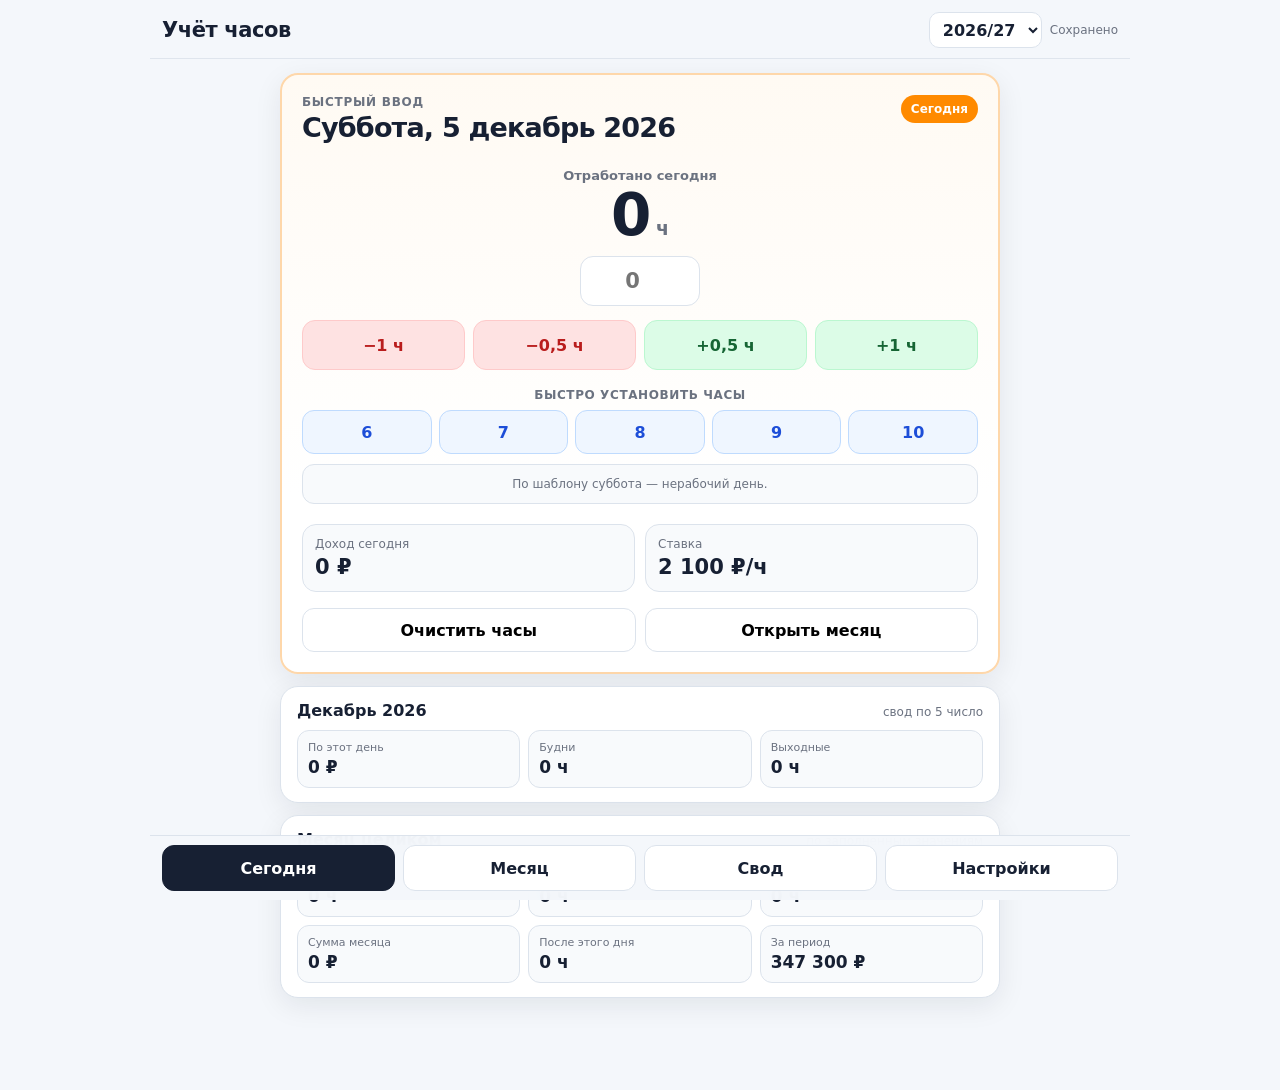
==== commit dd76201f: "Update app to PWA v9" ====
--- a/index.html
+++ b/index.html
@@ -170,6 +170,38 @@
 .pwa-status{padding:11px 12px;border:1px solid var(--line);border-radius:12px;background:#f8fafc;color:var(--muted);font-size:13px;line-height:1.45}
 .pwa-status strong{color:var(--ink)}
 .install-btn:disabled{opacity:.55;cursor:default}
+
+/* v9: multi-year, work templates, chart and month lock */
+.brand-controls{display:flex;align-items:center;gap:8px}
+.year-picker{height:36px;border:1px solid var(--line);background:var(--card);border-radius:10px;padding:0 9px;font-weight:800;color:var(--ink)}
+.work-tue{background:#fff7e6}
+.work-wed{background:#ecfeff}
+.work-sat{background:#fff7ed}
+.template-grid{display:grid;grid-template-columns:repeat(2,1fr);gap:9px;margin-top:10px}
+.template-item{display:grid;grid-template-columns:1fr 95px;align-items:center;gap:10px;padding:9px 10px;border:1px solid #edf1f5;border-radius:12px;background:#fafcff}
+.template-item span{font-weight:750}
+.template-item small{display:block;color:var(--muted);font-size:11px;font-weight:500;margin-top:2px}
+.template-item input{width:100%;height:38px;border:1px solid var(--line);border-radius:9px;text-align:center;font-weight:800}
+.template-apply{width:100%;margin-top:10px;min-height:46px;border:1px solid #bfdbfe;border-radius:13px;background:#eff6ff;color:#1d4ed8;font-weight:850}
+.lock-banner{display:flex;align-items:center;justify-content:space-between;gap:12px;padding:11px 12px;margin-bottom:12px;border:1px solid #fde68a;background:#fffbeb;border-radius:13px}
+.lock-banner strong{display:block;font-size:13px}.lock-banner span{display:block;color:#92400e;font-size:12px;margin-top:2px}
+.lock-btn{min-height:40px;border:1px solid #f59e0b;background:#fff7ed;color:#9a3412;border-radius:11px;padding:8px 12px;font-weight:800;white-space:nowrap}
+.month-tools{display:flex;align-items:center;justify-content:space-between;gap:12px;background:var(--card);border:1px solid var(--line);border-radius:16px;padding:12px 13px;margin-top:10px;box-shadow:var(--shadow)}
+.month-tools .text strong{display:block}.month-tools .text span{font-size:12px;color:var(--muted);display:block;margin-top:3px}
+.chart-card{margin-top:10px;padding:12px 12px 8px;background:var(--card);border:1px solid var(--line);border-radius:16px;box-shadow:var(--shadow)}
+.chart-head{display:flex;justify-content:space-between;align-items:baseline;gap:10px;margin-bottom:4px}.chart-head strong{font-size:14px}.chart-head span{font-size:12px;color:var(--muted)}
+.income-chart{width:100%;height:auto;display:block;overflow:visible}
+.chart-empty{padding:32px 10px;text-align:center;color:var(--muted);font-size:13px}
+.year-list{display:grid;gap:8px;margin-top:10px}.year-row{display:flex;align-items:center;justify-content:space-between;gap:10px;padding:10px 11px;border:1px solid #edf1f5;border-radius:12px;background:#fafcff}.year-row.active{border-color:#bfdbfe;background:#eff6ff}.year-row strong{font-size:14px}.year-row span{font-size:12px;color:var(--muted)}
+.locked-field{opacity:.62}
+button:disabled,input:disabled{cursor:not-allowed;opacity:.55}
+.summary-lock{font-size:12px;margin-left:5px}
+@media (max-width:700px){
+  .brand{align-items:flex-start}.brand-controls{flex-direction:column;align-items:flex-end;gap:3px}.year-picker{height:34px;max-width:112px}
+  .template-grid{grid-template-columns:1fr}.month-tools{align-items:flex-start;flex-direction:column}.month-tools button{width:100%}
+  .lock-banner{align-items:flex-start;flex-direction:column}.lock-banner .lock-btn{width:100%}
+}
+
 </style>
 </head>
 <body>
@@ -182,410 +214,298 @@
 const MONTHS=["Январь","Февраль","Март","Апрель","Май","Июнь","Июль","Август","Сентябрь","Октябрь","Ноябрь","Декабрь"];
 const WD=["Вс","Пн","Вт","Ср","Чт","Пт","Сб"];
 const WD_FULL=["Воскресенье","Понедельник","Вторник","Среда","Четверг","Пятница","Суббота"];
-const PERIOD=[{y:2026,m:9},{y:2026,m:10},{y:2026,m:11},{y:2026,m:12},{y:2027,m:1},{y:2027,m:2},{y:2027,m:3},{y:2027,m:4},{y:2027,m:5},{y:2027,m:6}];
+const TEMPLATE_ORDER=[1,2,3,4,5,6,0];
+const LEGACY_STORAGE_KEY="hoursTracker:income-hours-sep-oct-2026-v3";
 const FACTORY_RAW=JSON.parse(document.getElementById("factory-data").textContent);
 const EMBEDDED_RAW=JSON.parse(document.getElementById("embedded-data").textContent);
 
 function clone(o){return JSON.parse(JSON.stringify(o))}
 function key(y,m,d){return `${y}-${String(m).padStart(2,"0")}-${String(d).padStart(2,"0")}`}
+function monthKey(y,m){return `${y}-${String(m).padStart(2,"0")}`}
 function daysIn(y,m){return new Date(y,m,0).getDate()}
+function academicId(startYear){return `${startYear}-${String((startYear+1)%100).padStart(2,"0")}`}
+function academicLabel(startYear){return `${startYear}/${String((startYear+1)%100).padStart(2,"0")}`}
+function makePeriod(startYear){
+  return [9,10,11,12].map(m=>({y:startYear,m})).concat([1,2,3,4,5,6].map(m=>({y:startYear+1,m})));
+}
+function inferStartYear(y,m){return m>=9?y:y-1}
+function blankYear(startYear){
+  const entries={};
+  makePeriod(startYear).forEach(p=>{for(let d=1;d<=daysIn(p.y,p.m);d++)entries[key(p.y,p.m,d)]={hours:null}});
+  return {startYear,entries,closedMonths:{}};
+}
+function normalizeTemplates(raw){
+  const defaults={"0":5,"1":6,"2":0,"3":0,"4":5,"5":6,"6":0}, out={};
+  for(let wd=0;wd<=6;wd++){
+    const v=raw&&raw[String(wd)]!==undefined?Number(raw[String(wd)]):defaults[String(wd)];
+    out[String(wd)]=Number.isFinite(v)&&v>=0?v:defaults[String(wd)];
+  }
+  return out;
+}
+function normalizeYear(raw,startYear){
+  const yr=blankYear(startYear), src=(raw&&raw.entries)||{};
+  Object.keys(yr.entries).forEach(k=>{
+    const val=src[k]&&src[k].hours;
+    const n=(val===null||val===""||typeof val==="undefined")?null:Number(val);
+    yr.entries[k]={hours:Number.isFinite(n)&&n>0?n:null};
+  });
+  const closed=(raw&&raw.closedMonths)||{};
+  yr.closedMonths={};
+  makePeriod(startYear).forEach(p=>{const mk=monthKey(p.y,p.m);if(closed[mk])yr.closedMonths[mk]=true});
+  return yr;
+}
 function normalizeState(raw){
-  raw=raw||{};
-  const s=raw.settings||{}, src=raw.entries||{}, clean={};
-  PERIOD.forEach(p=>{for(let d=1;d<=daysIn(p.y,p.m);d++){
-    const k=key(p.y,p.m,d), val=src[k]&&src[k].hours;
-    const n=(val===null||val===""||typeof val==="undefined")?null:Number(val);
-    clean[k]={hours:Number.isFinite(n)&&n>0?n:null};
-  }});
-  return {
-    version:2,
-    appId:"income-hours-sep-oct-2026-v3",
-    updatedAt:raw.updatedAt||"1970-01-01T00:00:00.000Z",
-    settings:{
-      weekdayRate:Math.max(0,Number(s.weekdayRate)||1900),
-      weekendRate:Math.max(0,Number(s.weekendRate)||2100),
-      hourStep:Math.max(.1,Number(s.hourStep)||.5)
-    },
-    entries:clean
+  raw=raw||{};const s=raw.settings||{};
+  const settings={
+    weekdayRate:Math.max(0,Number(s.weekdayRate)||1900),
+    weekendRate:Math.max(0,Number(s.weekendRate)||2100),
+    hourStep:Math.max(.1,Number(s.hourStep)||.5),
+    templates:normalizeTemplates(s.templates)
   };
+  const years={};
+  if(raw.version>=3&&raw.years&&typeof raw.years==="object"){
+    Object.keys(raw.years).forEach(id=>{
+      const r=raw.years[id]||{};const sy=Number(r.startYear)||Number(String(id).slice(0,4));
+      if(Number.isInteger(sy)&&sy>=2000&&sy<=2100)years[academicId(sy)]=normalizeYear(r,sy);
+    });
+  }else{
+    const sy=2026, legacy={entries:raw.entries||{},closedMonths:{}};
+    years[academicId(sy)]=normalizeYear(legacy,sy);
+  }
+  if(!Object.keys(years).length)years[academicId(2026)]=blankYear(2026);
+  const sorted=Object.keys(years).sort((a,b)=>years[a].startYear-years[b].startYear);
+  const active=years[raw.activeYear]?raw.activeYear:(years[academicId(2026)]?academicId(2026):sorted[0]);
+  return {version:3,appId:"income-hours-multiyear-v1",updatedAt:raw.updatedAt||"1970-01-01T00:00:00.000Z",settings,activeYear:active,years};
 }
 const FACTORY=normalizeState(FACTORY_RAW);
 const EMBEDDED=normalizeState(EMBEDDED_RAW);
-const storageKey="hoursTracker:"+EMBEDDED.appId;
+const storageKey=LEGACY_STORAGE_KEY;
 let state=loadState();
 let view={tab:"today",idx:initialMonthIndex(),scrolled:false,selectedDay:null};
+
+function activeYearData(){return state.years[state.activeYear]}
+function activeStartYear(){return activeYearData().startYear}
+function activePeriod(){return makePeriod(activeStartYear())}
+function sortedYearIds(){return Object.keys(state.years).sort((a,b)=>state.years[a].startYear-state.years[b].startYear)}
+function yearIdForDate(y,m){return academicId(inferStartYear(y,m))}
+function isDateInActiveYear(y,m){return yearIdForDate(y,m)===state.activeYear && activePeriod().some(p=>p.y===y&&p.m===m)}
 
 let deferredInstallPrompt=null;
 function isStandaloneMode(){return window.matchMedia&&window.matchMedia("(display-mode: standalone)").matches || window.navigator.standalone===true}
 function pwaInstallStatusHtml(){
   if(isStandaloneMode())return "<strong>Установлено.</strong> Приложение запускается отдельно от браузера и продолжает работать офлайн.";
   if(deferredInstallPrompt)return "<strong>Готово к установке.</strong> Нажмите кнопку выше — появится системное окно установки.";
-  if(location.protocol==="file:")return "Для установки PWA откройте эту же папку как HTTPS-сайт (например, через GitHub Pages). Обычный локальный HTML продолжит работать, но установить его как PWA нельзя.";
-  return "Если системное окно не появляется, откройте меню браузера и выберите «Установить приложение» или «Добавить на главный экран». После первого открытия приложение сможет работать офлайн.";
+  if(location.protocol==="file:")return "Для установки PWA откройте эту же папку как HTTPS-сайт (например, через GitHub Pages).";
+  return "Если системное окно не появляется, откройте меню браузера и выберите «Установить приложение» или «Добавить на главный экран».";
 }
 async function installPwa(){
   if(isStandaloneMode()){toast("Приложение уже установлено");return}
-  if(deferredInstallPrompt){
-    deferredInstallPrompt.prompt();
-    try{await deferredInstallPrompt.userChoice}catch(e){}
-    deferredInstallPrompt=null;
-    render();
-    return;
-  }
-  alert("Если браузер не показал окно автоматически: откройте меню Chrome → «Установить приложение» или «Добавить на главный экран». Для установки страница должна быть открыта по HTTPS.");
-}
-window.addEventListener("beforeinstallprompt",e=>{e.preventDefault();deferredInstallPrompt=e;const s=document.getElementById("pwaStatus");if(s)s.innerHTML=pwaInstallStatusHtml();const b=document.getElementById("installApp");if(b)b.disabled=false});
+  if(deferredInstallPrompt){deferredInstallPrompt.prompt();try{await deferredInstallPrompt.userChoice}catch(e){}deferredInstallPrompt=null;render();return}
+  alert("Откройте меню Chrome → «Установить приложение» или «Добавить на главный экран». Для установки страница должна быть открыта по HTTPS.");
+}
+window.addEventListener("beforeinstallprompt",e=>{e.preventDefault();deferredInstallPrompt=e;render()});
 window.addEventListener("appinstalled",()=>{deferredInstallPrompt=null;toast("Приложение установлено");render()});
 if("serviceWorker" in navigator && (location.protocol==="https:" || location.hostname==="localhost" || location.hostname==="127.0.0.1")){
   window.addEventListener("load",()=>navigator.serviceWorker.register("./service-worker.js").catch(()=>{}));
 }
 
 function loadState(){
-  let local=null;
-  try{local=JSON.parse(localStorage.getItem(storageKey)||"null")}catch(e){}
-  if(local && new Date(local.updatedAt||0)>=new Date(EMBEDDED.updatedAt||0)) return normalizeState(local);
+  let local=null;try{local=JSON.parse(localStorage.getItem(storageKey)||"null")}catch(e){}
+  if(local){
+    const l=normalizeState(local);
+    if(new Date(local.updatedAt||0)>=new Date(EMBEDDED_RAW.updatedAt||0))return l;
+  }
   return clone(EMBEDDED);
 }
-function save(){
-  state.updatedAt=new Date().toISOString();
-  try{localStorage.setItem(storageKey,JSON.stringify(state));setSaveState("Сохранено")}catch(e){setSaveState("Только в этой сессии")}
-}
+function save(){state.updatedAt=new Date().toISOString();try{localStorage.setItem(storageKey,JSON.stringify(state));setSaveState("Сохранено")}catch(e){setSaveState("Только в этой сессии")}}
 function setSaveState(t){const el=document.querySelector(".save-state");if(el)el.textContent=t}
-function toast(t){
-  const el=document.getElementById("toast");el.textContent=t;el.classList.add("show");
-  clearTimeout(window.__tt);window.__tt=setTimeout(()=>el.classList.remove("show"),1800);
-}
+function toast(t){const el=document.getElementById("toast");el.textContent=t;el.classList.add("show");clearTimeout(window.__tt);window.__tt=setTimeout(()=>el.classList.remove("show"),1900)}
 function getEntry(y,m,d){
-  const k=key(y,m,d);
-  if(!state.entries[k])state.entries[k]={hours:null};
-  return state.entries[k];
+  const yr=activeYearData(),k=key(y,m,d);if(!yr.entries[k])yr.entries[k]={hours:null};return yr.entries[k];
 }
 function dateInfo(y,m,d){const dt=new Date(y,m-1,d,12);return {dt,wd:dt.getDay()}}
 function rateFor(y,m,d){const wd=dateInfo(y,m,d).wd;return wd===0||wd===6?+state.settings.weekendRate||0:+state.settings.weekdayRate||0}
 function dayAmount(y,m,d){const h=Number(getEntry(y,m,d).hours);return Number.isFinite(h)&&h>0?h*rateFor(y,m,d):0}
+function templateHoursFor(y,m,d){return Number(state.settings.templates[String(dateInfo(y,m,d).wd)]||0)}
+function isMonthClosed(y,m){return !!activeYearData().closedMonths[monthKey(y,m)]}
+function ensureEditable(y,m){if(isMonthClosed(y,m)){toast("Месяц закрыт. Сначала разблокируйте его.");return false}return true}
 function monthStats(y,m,cutoff=null){
   let hours=0,amount=0,weekdayHours=0,weekendHours=0,workedDays=0;
   for(let d=1;d<=daysIn(y,m);d++){
     if(cutoff!==null&&d>cutoff)break;
     const h=Number(getEntry(y,m,d).hours);
-    if(Number.isFinite(h)&&h>0){
-      hours+=h;amount+=h*rateFor(y,m,d);workedDays++;
-      const wd=dateInfo(y,m,d).wd;
-      if(wd===0||wd===6)weekendHours+=h;else weekdayHours+=h;
-    }
+    if(Number.isFinite(h)&&h>0){hours+=h;amount+=h*rateFor(y,m,d);workedDays++;const wd=dateInfo(y,m,d).wd;if(wd===0||wd===6)weekendHours+=h;else weekdayHours+=h}
   }
   return {hours,amount,weekdayHours,weekendHours,workedDays};
 }
 function monthProgressInfo(y,m){
-  const now=new Date(), total=daysIn(y,m);
-  const target=new Date(y,m-1,1,12), current=new Date(now.getFullYear(),now.getMonth(),1,12);
-  if(target<current)return {pct:100,label:`${total} из ${total} дней`};
-  if(target>current)return {pct:0,label:`0 из ${total} дней`};
-  const elapsed=Math.min(now.getDate(),total);
-  return {pct:Math.round(elapsed/total*100),label:`${elapsed} из ${total} дней`};
+  const now=new Date(),total=daysIn(y,m),target=new Date(y,m-1,1,12),current=new Date(now.getFullYear(),now.getMonth(),1,12);
+  if(target<current)return {pct:100,label:`${total} из ${total} дней`};if(target>current)return {pct:0,label:`0 из ${total} дней`};
+  const elapsed=Math.min(now.getDate(),total);return {pct:Math.round(elapsed/total*100),label:`${elapsed} из ${total} дней`};
 }
 function periodStats(cutToday=false){
   const now=new Date();let hours=0,amount=0,weekdayHours=0,weekendHours=0;
-  PERIOD.forEach(p=>{
-    if(cutToday){
-      const first=new Date(p.y,p.m-1,1,12),curFirst=new Date(now.getFullYear(),now.getMonth(),1,12);
-      if(first>curFirst)return;
-      const cutoff=(p.y===now.getFullYear()&&p.m===now.getMonth()+1)?now.getDate():null;
-      const s=monthStats(p.y,p.m,cutoff);hours+=s.hours;amount+=s.amount;weekdayHours+=s.weekdayHours;weekendHours+=s.weekendHours;
-    }else{const s=monthStats(p.y,p.m);hours+=s.hours;amount+=s.amount;weekdayHours+=s.weekdayHours;weekendHours+=s.weekendHours}
-  });
-  return {hours,amount,weekdayHours,weekendHours};
+  activePeriod().forEach(p=>{
+    if(cutToday){const first=new Date(p.y,p.m-1,1,12),curFirst=new Date(now.getFullYear(),now.getMonth(),1,12);if(first>curFirst)return;const cutoff=(p.y===now.getFullYear()&&p.m===now.getMonth()+1)?now.getDate():null;const s=monthStats(p.y,p.m,cutoff);hours+=s.hours;amount+=s.amount;weekdayHours+=s.weekdayHours;weekendHours+=s.weekendHours}
+    else{const s=monthStats(p.y,p.m);hours+=s.hours;amount+=s.amount;weekdayHours+=s.weekdayHours;weekendHours+=s.weekendHours}
+  });return {hours,amount,weekdayHours,weekendHours};
 }
 function periodStatsThroughDate(y,m,d){
   let hours=0,amount=0,weekdayHours=0,weekendHours=0;
-  for(const p of PERIOD){
-    const cur=new Date(p.y,p.m-1,1,12),target=new Date(y,m-1,1,12);
-    if(cur>target)break;
-    const cutoff=(p.y===y&&p.m===m)?d:null;
-    const s=monthStats(p.y,p.m,cutoff);hours+=s.hours;amount+=s.amount;weekdayHours+=s.weekdayHours;weekendHours+=s.weekendHours;
-  }
-  return {hours,amount,weekdayHours,weekendHours};
+  for(const p of activePeriod()){
+    const cur=new Date(p.y,p.m-1,1,12),target=new Date(y,m-1,1,12);if(cur>target)break;
+    const cutoff=(p.y===y&&p.m===m)?d:null,s=monthStats(p.y,p.m,cutoff);hours+=s.hours;amount+=s.amount;weekdayHours+=s.weekdayHours;weekendHours+=s.weekendHours;
+  }return {hours,amount,weekdayHours,weekendHours};
 }
 function todayAmountFor(y,m){
   const now=new Date(),target=new Date(y,m-1,1,12),cur=new Date(now.getFullYear(),now.getMonth(),1,12);
-  if(target>cur)return {hours:0,amount:0,weekdayHours:0,weekendHours:0};
-  if(target<cur)return monthStats(y,m);
-  return monthStats(y,m,now.getDate());
+  if(target>cur)return {hours:0,amount:0,weekdayHours:0,weekendHours:0};if(target<cur)return monthStats(y,m);return monthStats(y,m,now.getDate());
 }
 function rub(v){return new Intl.NumberFormat("ru-RU",{maximumFractionDigits:0}).format(Math.round(v))+" ₽"}
+function rubShort(v){if(v>=1000000)return new Intl.NumberFormat("ru-RU",{maximumFractionDigits:1}).format(v/1000000)+" млн";if(v>=1000)return new Intl.NumberFormat("ru-RU",{maximumFractionDigits:0}).format(v/1000)+" тыс.";return String(Math.round(v))}
 function num(v){return new Intl.NumberFormat("ru-RU",{maximumFractionDigits:1}).format(v)}
-function initialMonthIndex(){const n=new Date(),i=PERIOD.findIndex(p=>p.y===n.getFullYear()&&p.m===n.getMonth()+1);return i>=0?i:0}
+function initialMonthIndex(){const n=new Date(),p=activePeriod(),i=p.findIndex(x=>x.y===n.getFullYear()&&x.m===n.getMonth()+1);return i>=0?i:0}
 function esc(s){return String(s??"").replace(/[&<>"']/g,c=>({"&":"&amp;","<":"&lt;",">":"&gt;","\"":"&quot;","'":"&#39;"}[c]))}
+function yearOptionsHtml(){return sortedYearIds().map(id=>`<option value="${id}" ${id===state.activeYear?"selected":""}>${academicLabel(state.years[id].startYear)}</option>`).join("")}
 
 function render(){
   const app=document.getElementById("app");
   const main=view.tab==="today"?todayView():view.tab==="month"?(view.selectedDay?selectedDayView():monthView()):view.tab==="summary"?summaryView():settingsView();
-  app.innerHTML=`<div class="shell">
-    <div class="topbar">
-      <div class="brand"><h1>Учёт часов <span style="font-weight:600;color:var(--muted)">· 2026/27</span></h1><div class="save-state">Сохранено</div></div>
-      ${view.tab==="month"&&!view.selectedDay?monthNav():""}
-    </div>
-    <main>${main}</main>
-  </div>
-  <nav class="tabs">
-    <button class="tab-btn ${view.tab==="today"?"active":""}" data-tab="today">Сегодня</button>
-    <button class="tab-btn ${view.tab==="month"?"active":""}" data-tab="month">Месяц</button>
-    <button class="tab-btn ${view.tab==="summary"?"active":""}" data-tab="summary">Свод</button>
-    <button class="tab-btn ${view.tab==="settings"?"active":""}" data-tab="settings">Настройки</button>
-  </nav>`;
-  bind();
-  if(view.tab==="month")scrollTodayOnce();
+  app.innerHTML=`<div class="shell"><div class="topbar"><div class="brand"><h1>Учёт часов</h1><div class="brand-controls"><select id="yearPicker" class="year-picker" aria-label="Учебный год">${yearOptionsHtml()}</select><div class="save-state">Сохранено</div></div></div>${view.tab==="month"&&!view.selectedDay?monthNav():""}</div><main>${main}</main></div>
+  <nav class="tabs"><button class="tab-btn ${view.tab==="today"?"active":""}" data-tab="today">Сегодня</button><button class="tab-btn ${view.tab==="month"?"active":""}" data-tab="month">Месяц</button><button class="tab-btn ${view.tab==="summary"?"active":""}" data-tab="summary">Свод</button><button class="tab-btn ${view.tab==="settings"?"active":""}" data-tab="settings">Настройки</button></nav>`;
+  bind();if(view.tab==="month"&&!view.selectedDay)scrollTodayOnce();
 }
 function todayView(){
-  const now=new Date(),y=now.getFullYear(),m=now.getMonth()+1,d=now.getDate();
-  const idx=PERIOD.findIndex(p=>p.y===y&&p.m===m);
-  if(idx<0){
-    return `<section class="card outside-period"><h2>Сегодня вне учебного года</h2><p>Приложение охватывает учебный год с сентября 2026 по июнь 2027. Данные можно открыть во вкладках «Месяц» и «Свод».</p><button class="primary" id="openCurrentPeriod">Открыть данные</button></section>`;
-  }
+  const now=new Date(),y=now.getFullYear(),m=now.getMonth()+1,d=now.getDate(),todayId=yearIdForDate(y,m);
+  if(m===7||m===8)return `<section class="card outside-period"><h2>Летний перерыв</h2><p>Июль и август не входят в учебный год. Выберите нужный год сверху и откройте данные через «Месяц» или «Свод».</p></section>`;
+  if(!state.years[todayId])return `<section class="card outside-period"><h2>Для сегодняшней даты ещё нет учебного года</h2><p>Создайте ${academicLabel(inferStartYear(y,m))} в настройках, чтобы вести учёт.</p><button class="primary" id="createTodayYear">Создать учебный год</button></section>`;
+  if(state.activeYear!==todayId)return `<section class="card outside-period"><h2>Сегодня относится к ${academicLabel(state.years[todayId].startYear)}</h2><p>Сейчас выбран ${academicLabel(activeStartYear())}. Переключиться на учебный год сегодняшней даты?</p><button class="primary" id="switchTodayYear" data-year="${todayId}">Перейти к сегодняшнему дню</button></section>`;
   return dayCardView(y,m,d,true);
 }
-function selectedDayView(){
-  const s=view.selectedDay;
-  if(!s)return monthView();
-  return dayCardView(s.y,s.m,s.d,false);
-}
+function selectedDayView(){const s=view.selectedDay;return s?dayCardView(s.y,s.m,s.d,false):monthView()}
 function dayCardView(y,m,d,isToday){
-  const e=getEntry(y,m,d),h=Number(e.hours)||0,rate=rateFor(y,m,d),amount=dayAmount(y,m,d);
-  const inf=dateInfo(y,m,d),monthTo=monthStats(y,m,d,d),full=monthStats(y,m),period=periodStatsThroughDate(y,m,d);
-  const dateLabel=`${WD_FULL[inf.wd]}, ${d} ${MONTHS[m-1].toLowerCase()} ${y}`;
+  const e=getEntry(y,m,d),h=Number(e.hours)||0,rate=rateFor(y,m,d),amount=dayAmount(y,m,d),inf=dateInfo(y,m,d),monthTo=monthStats(y,m,d),full=monthStats(y,m),period=periodStatsThroughDate(y,m,d);
+  const dateLabel=`${WD_FULL[inf.wd]}, ${d} ${MONTHS[m-1].toLowerCase()} ${y}`,closed=isMonthClosed(y,m),tpl=templateHoursFor(y,m,d),disabled=closed?"disabled":"";
   const badge=isToday?`<div class="today-badge">Сегодня</div>`:`<div class="today-badge" style="background:#2563eb">Выбранный день</div>`;
-  const eyebrow=isToday?"Быстрый ввод":"Редактирование дня";
-  const hoursLabel=isToday?"Отработано сегодня":"Отработано за день";
-  const incomeLabel=isToday?"Доход сегодня":"Доход за день";
-  const rightAction=isToday
-    ? `<button class="today-secondary" id="openTodayMonth">Открыть месяц</button>`
-    : `<button class="today-secondary" id="backToMonth">← Назад к месяцу</button>`;
+  const rightAction=isToday?`<button class="today-secondary" id="openTodayMonth">Открыть месяц</button>`:`<button class="today-secondary" id="backToMonth">← Назад к месяцу</button>`;
   return `<div class="today-dashboard">
-    <section class="card today-card">
-      <div class="today-date"><div><div class="eyebrow">${eyebrow}</div><h2>${dateLabel}</h2></div>${badge}</div>
-      <div class="today-hours-block">
-        <div class="today-hours-label">${hoursLabel}</div>
-        <div class="today-hours-value"><strong>${num(h)}</strong><span>ч</span></div>
-        <input class="today-input" data-action="hours" data-y="${y}" data-m="${m}" data-d="${d}" type="number" inputmode="decimal" min="0" step="${state.settings.hourStep||0.5}" value="${e.hours??""}" placeholder="0">
-        <div class="quick-buttons">
-          <button class="quick-btn sub" data-quick-delta="-1" data-y="${y}" data-m="${m}" data-d="${d}">−1 ч</button>
-          <button class="quick-btn sub" data-quick-delta="-0.5" data-y="${y}" data-m="${m}" data-d="${d}">−0,5 ч</button>
-          <button class="quick-btn add" data-quick-delta="0.5" data-y="${y}" data-m="${m}" data-d="${d}">+0,5 ч</button>
-          <button class="quick-btn add" data-quick-delta="1" data-y="${y}" data-m="${m}" data-d="${d}">+1 ч</button>
-        </div>
-        <div class="preset-label">Быстро установить часы</div>
-        <div class="hour-presets">
-          ${[6,7,8,9,10].map(v=>`<button class="preset-btn ${h===v?"active":""}" data-preset-hours="${v}" data-y="${y}" data-m="${m}" data-d="${d}">${v}</button>`).join("")}
-        </div>
+    ${closed?`<div class="lock-banner"><div><strong>🔒 ${MONTHS[m-1]} закрыт</strong><span>Часы защищены от случайных изменений.</span></div><button class="lock-btn" data-toggle-month-lock="1" data-y="${y}" data-m="${m}">Разблокировать месяц</button></div>`:""}
+    <section class="card today-card ${closed?"locked-field":""}">
+      <div class="today-date"><div><div class="eyebrow">${isToday?"Быстрый ввод":"Редактирование дня"}</div><h2>${dateLabel}</h2></div>${badge}</div>
+      <div class="today-hours-block"><div class="today-hours-label">${isToday?"Отработано сегодня":"Отработано за день"}</div><div class="today-hours-value"><strong>${num(h)}</strong><span>ч</span></div>
+        <input class="today-input" data-action="hours" data-y="${y}" data-m="${m}" data-d="${d}" type="number" inputmode="decimal" min="0" step="${state.settings.hourStep||0.5}" value="${e.hours??""}" placeholder="0" ${disabled}>
+        <div class="quick-buttons"><button class="quick-btn sub" data-quick-delta="-1" data-y="${y}" data-m="${m}" data-d="${d}" ${disabled}>−1 ч</button><button class="quick-btn sub" data-quick-delta="-0.5" data-y="${y}" data-m="${m}" data-d="${d}" ${disabled}>−0,5 ч</button><button class="quick-btn add" data-quick-delta="0.5" data-y="${y}" data-m="${m}" data-d="${d}" ${disabled}>+0,5 ч</button><button class="quick-btn add" data-quick-delta="1" data-y="${y}" data-m="${m}" data-d="${d}" ${disabled}>+1 ч</button></div>
+        <div class="preset-label">Быстро установить часы</div><div class="hour-presets">${[6,7,8,9,10].map(v=>`<button class="preset-btn ${h===v?"active":""}" data-preset-hours="${v}" data-y="${y}" data-m="${m}" data-d="${d}" ${disabled}>${v}</button>`).join("")}</div>
+        ${tpl>0?`<button class="template-apply" data-template-day="1" data-y="${y}" data-m="${m}" data-d="${d}" ${disabled}>Как обычно · ${num(tpl)} ч</button>`:`<div class="note" style="margin-top:10px">По шаблону ${WD_FULL[inf.wd].toLowerCase()} — нерабочий день.</div>`}
       </div>
-      <div class="today-income">
-        <div class="today-income-box"><div class="label">${incomeLabel}</div><div class="value">${rub(amount)}</div></div>
-        <div class="today-income-box"><div class="label">Ставка</div><div class="value">${rub(rate)}/ч</div></div>
-      </div>
-      <div class="today-actions">
-        <button class="today-secondary" data-clear-day="1" data-y="${y}" data-m="${m}" data-d="${d}">Очистить часы</button>
-        ${rightAction}
-      </div>
+      <div class="today-income"><div class="today-income-box"><div class="label">${isToday?"Доход сегодня":"Доход за день"}</div><div class="value">${rub(amount)}</div></div><div class="today-income-box"><div class="label">Ставка</div><div class="value">${rub(rate)}/ч</div></div></div>
+      <div class="today-actions"><button class="today-secondary" data-clear-day="1" data-y="${y}" data-m="${m}" data-d="${d}" ${disabled}>Очистить часы</button>${rightAction}</div>
     </section>
-    <section class="card today-month-card">
-      <div class="today-progress-head"><strong>${MONTHS[m-1]} ${y}</strong><span>свод по ${d} число</span></div>
-      <div class="today-progress-grid">
-        <div class="today-mini"><div class="label">По этот день</div><div class="value">${rub(monthTo.amount)}</div></div>
-        <div class="today-mini"><div class="label">Будни</div><div class="value">${num(monthTo.weekdayHours)} ч</div></div>
-        <div class="today-mini"><div class="label">Выходные</div><div class="value">${num(monthTo.weekendHours)} ч</div></div>
-      </div>
-    </section>
-    <section class="card today-month-card">
-      <div class="today-progress-head"><strong>Месяц целиком</strong><span>по заполненным значениям</span></div>
-      <div class="today-progress-grid">
-        <div class="today-mini"><div class="label">Всего часов</div><div class="value">${num(full.hours)} ч</div></div>
-        <div class="today-mini"><div class="label">Будни</div><div class="value">${num(full.weekdayHours)} ч</div></div>
-        <div class="today-mini"><div class="label">Выходные</div><div class="value">${num(full.weekendHours)} ч</div></div>
-      </div>
-      <div class="today-progress-grid" style="margin-top:8px">
-        <div class="today-mini"><div class="label">Сумма месяца</div><div class="value">${rub(full.amount)}</div></div>
-        <div class="today-mini"><div class="label">После этого дня</div><div class="value">${num(Math.max(0,full.hours-monthTo.hours))} ч</div></div>
-        <div class="today-mini"><div class="label">За период</div><div class="value">${rub(period.amount)}</div></div>
-      </div>
-    </section>
+    <section class="card today-month-card"><div class="today-progress-head"><strong>${MONTHS[m-1]} ${y}</strong><span>свод по ${d} число</span></div><div class="today-progress-grid"><div class="today-mini"><div class="label">По этот день</div><div class="value">${rub(monthTo.amount)}</div></div><div class="today-mini"><div class="label">Будни</div><div class="value">${num(monthTo.weekdayHours)} ч</div></div><div class="today-mini"><div class="label">Выходные</div><div class="value">${num(monthTo.weekendHours)} ч</div></div></div></section>
+    <section class="card today-month-card"><div class="today-progress-head"><strong>Месяц целиком</strong><span>по заполненным значениям</span></div><div class="today-progress-grid"><div class="today-mini"><div class="label">Всего часов</div><div class="value">${num(full.hours)} ч</div></div><div class="today-mini"><div class="label">Будни</div><div class="value">${num(full.weekdayHours)} ч</div></div><div class="today-mini"><div class="label">Выходные</div><div class="value">${num(full.weekendHours)} ч</div></div></div><div class="today-progress-grid" style="margin-top:8px"><div class="today-mini"><div class="label">Сумма месяца</div><div class="value">${rub(full.amount)}</div></div><div class="today-mini"><div class="label">После этого дня</div><div class="value">${num(Math.max(0,full.hours-monthTo.hours))} ч</div></div><div class="today-mini"><div class="label">За период</div><div class="value">${rub(period.amount)}</div></div></div></section>
   </div>`;
 }
-function monthNav(){
-  const p=PERIOD[view.idx];
-  return `<div class="month-nav">
-    <button class="icon-btn" id="prevMonth" ${view.idx===0?"disabled":""}>‹</button>
-    <button class="month-title" id="monthPicker">${MONTHS[p.m-1]} ${p.y}</button>
-    <button class="icon-btn" id="nextMonth" ${view.idx===PERIOD.length-1?"disabled":""}>›</button>
-  </div>`;
+function monthNav(){const p=activePeriod()[view.idx];return `<div class="month-nav"><button class="icon-btn" id="prevMonth" ${view.idx===0?"disabled":""}>‹</button><button class="month-title" id="monthPicker">${MONTHS[p.m-1]} ${p.y}</button><button class="icon-btn" id="nextMonth" ${view.idx===activePeriod().length-1?"disabled":""}>›</button></div>`}
+function dayClassFor(wd,tpl){if(wd===0)return "work-sun";if(tpl<=0)return "off-day";return wd===1?"work-mon":wd===2?"work-tue":wd===3?"work-wed":wd===4?"work-thu":wd===5?"work-fri":"work-sat"}
+function incomeChartSvg(y,m){
+  const n=daysIn(y,m),vals=[];let cum=0,has=false;
+  for(let d=1;d<=n;d++){const a=dayAmount(y,m,d);if(a>0)has=true;cum+=a;vals.push(cum)}
+  if(!has)return `<div class="chart-empty">Пока нет данных для графика.</div>`;
+  const W=660,H=220,L=52,R=14,T=18,B=28,plotW=W-L-R,plotH=H-T-B,max=Math.max(...vals,1),x=d=>L+(d-1)/(n-1)*plotW,yv=v=>T+plotH-(v/max)*plotH;
+  const pts=vals.map((v,i)=>`${x(i+1).toFixed(1)},${yv(v).toFixed(1)}`).join(" "),area=`${L},${T+plotH} ${pts} ${x(n)},${T+plotH}`;
+  const mid=Math.ceil(n/2),half=max/2;
+  return `<svg class="income-chart" viewBox="0 0 ${W} ${H}" role="img" aria-label="Накопленный доход по дням месяца">
+    <line x1="${L}" y1="${T}" x2="${L}" y2="${T+plotH}" stroke="#dce3ec"/><line x1="${L}" y1="${T+plotH}" x2="${W-R}" y2="${T+plotH}" stroke="#dce3ec"/>
+    <line x1="${L}" y1="${yv(half)}" x2="${W-R}" y2="${yv(half)}" stroke="#edf1f5" stroke-dasharray="4 5"/>
+    <polygon points="${area}" fill="#dbeafe" opacity=".65"/><polyline points="${pts}" fill="none" stroke="#2563eb" stroke-width="4" stroke-linecap="round" stroke-linejoin="round"/>
+    <circle cx="${x(n)}" cy="${yv(vals[n-1])}" r="5" fill="#2563eb"/>
+    <text x="${L-8}" y="${T+4}" text-anchor="end" font-size="11" fill="#6b7280">${rubShort(max)}</text><text x="${L-8}" y="${T+plotH+4}" text-anchor="end" font-size="11" fill="#6b7280">0</text>
+    <text x="${x(1)}" y="${H-7}" text-anchor="middle" font-size="11" fill="#6b7280">1</text><text x="${x(mid)}" y="${H-7}" text-anchor="middle" font-size="11" fill="#6b7280">${mid}</text><text x="${x(n)}" y="${H-7}" text-anchor="middle" font-size="11" fill="#6b7280">${n}</text>
+  </svg>`;
 }
 function monthView(){
-  const p=PERIOD[view.idx],full=monthStats(p.y,p.m),to=todayAmountFor(p.y,p.m),period=periodStats(false);
-  const rows=[],now=new Date();
+  const p=activePeriod()[view.idx],full=monthStats(p.y,p.m),to=todayAmountFor(p.y,p.m),closed=isMonthClosed(p.y,p.m),rows=[],now=new Date();
   for(let d=1;d<=daysIn(p.y,p.m);d++){
-    const inf=dateInfo(p.y,p.m,d),e=getEntry(p.y,p.m,d);
-    const isToday=p.y===now.getFullYear()&&p.m===now.getMonth()+1&&d===now.getDate();
-    const dayClass=inf.wd===1?"work-mon":inf.wd===4?"work-thu":inf.wd===5?"work-fri":inf.wd===0?"work-sun":"off-day";
-    const dayType=(inf.wd===1||inf.wd===4||inf.wd===5||inf.wd===0)?"рабочий":"нерабочий";
-    rows.push(`<div class="day-row ${isToday?"today":""} ${dayClass}" data-date="${key(p.y,p.m,d)}" data-open-day="1" data-y="${p.y}" data-m="${p.m}" data-d="${d}">
-      <div><div class="date-main">${d} ${WD[inf.wd]}</div><div class="date-sub">${dayType}</div></div>
-      <div class="hours-wrap"><div class="hours-control">
-        <button class="small-btn" data-action="minus" data-y="${p.y}" data-m="${p.m}" data-d="${d}">−</button>
-        <input class="hours-input" data-action="hours" data-y="${p.y}" data-m="${p.m}" data-d="${d}" type="number" inputmode="decimal" min="0" step="${state.settings.hourStep||0.5}" value="${e.hours??""}" placeholder="0">
-        <button class="small-btn" data-action="plus" data-y="${p.y}" data-m="${p.m}" data-d="${d}">+</button>
-      </div></div>
-      <div class="sum">${rub(dayAmount(p.y,p.m,d))}<small>${rateFor(p.y,p.m,d)} ₽/ч</small></div>
-    </div>`);
+    const inf=dateInfo(p.y,p.m,d),e=getEntry(p.y,p.m,d),tpl=templateHoursFor(p.y,p.m,d),isToday=p.y===now.getFullYear()&&p.m===now.getMonth()+1&&d===now.getDate(),dayClass=dayClassFor(inf.wd,tpl),dayType=tpl>0?`рабочий · обычно ${num(tpl)} ч`:"нерабочий",disabled=closed?"disabled":"";
+    rows.push(`<div class="day-row ${isToday?"today":""} ${dayClass}" data-open-day="1" data-y="${p.y}" data-m="${p.m}" data-d="${d}"><div><div class="date-main">${d} ${WD[inf.wd]}</div><div class="date-sub">${dayType}</div></div><div class="hours-wrap"><div class="hours-control"><button class="small-btn" data-action="minus" data-y="${p.y}" data-m="${p.m}" data-d="${d}" ${disabled}>−</button><input class="hours-input" data-action="hours" data-y="${p.y}" data-m="${p.m}" data-d="${d}" type="number" inputmode="decimal" min="0" step="${state.settings.hourStep||0.5}" value="${e.hours??""}" placeholder="0" ${disabled}><button class="small-btn" data-action="plus" data-y="${p.y}" data-m="${p.m}" data-d="${d}" ${disabled}>+</button></div></div><div class="sum">${rub(dayAmount(p.y,p.m,d))}<small>${rateFor(p.y,p.m,d)} ₽/ч</small></div></div>`);
   }
   const progress=monthProgressInfo(p.y,p.m),avgDay=full.workedDays?full.amount/full.workedDays:0;
-  return `<section class="month-overview">
-    <div class="month-overview-grid">
-      <div class="kpi"><div class="label">Заработано</div><div class="value">${rub(full.amount)}</div><div class="sub">${full.workedDays} рабочих дней</div></div>
-      <div class="kpi"><div class="label">Всего часов</div><div class="value">${num(full.hours)} ч</div><div class="sub">на сегодня: ${num(to.hours)} ч</div></div>
-      <div class="kpi"><div class="label">Будни</div><div class="value">${num(full.weekdayHours)} ч</div><div class="sub">понедельник–пятница</div></div>
-      <div class="kpi"><div class="label">Выходные</div><div class="value">${num(full.weekendHours)} ч</div><div class="sub">суббота–воскресенье</div></div>
-      <div class="kpi"><div class="label">Средний доход / рабочий день</div><div class="value">${full.workedDays?rub(avgDay):"—"}</div><div class="sub">по дням с внесёнными часами</div></div>
-    </div>
-    <div class="month-progress">
-      <div class="month-progress-head"><span>Прогресс месяца</span><strong>${progress.label} · ${progress.pct}%</strong></div>
-      <div class="month-progress-track"><div class="month-progress-fill" style="width:${progress.pct}%"></div></div>
-    </div>
-  </section>
-  <section class="card days">
-    <div class="day-head"><div>Дата</div><div>Часы</div><div style="text-align:right">Сумма</div></div>
-    ${rows.join("")}
-  </section>`;
+  return `<section class="month-overview"><div class="month-overview-grid"><div class="kpi"><div class="label">Заработано</div><div class="value">${rub(full.amount)}</div><div class="sub">${full.workedDays} рабочих дней</div></div><div class="kpi"><div class="label">Всего часов</div><div class="value">${num(full.hours)} ч</div><div class="sub">на сегодня: ${num(to.hours)} ч</div></div><div class="kpi"><div class="label">Будни</div><div class="value">${num(full.weekdayHours)} ч</div><div class="sub">понедельник–пятница</div></div><div class="kpi"><div class="label">Выходные</div><div class="value">${num(full.weekendHours)} ч</div><div class="sub">суббота–воскресенье</div></div><div class="kpi"><div class="label">Средний доход / рабочий день</div><div class="value">${full.workedDays?rub(avgDay):"—"}</div><div class="sub">по дням с внесёнными часами</div></div></div><div class="month-progress"><div class="month-progress-head"><span>Прогресс месяца</span><strong>${progress.label} · ${progress.pct}%</strong></div><div class="month-progress-track"><div class="month-progress-fill" style="width:${progress.pct}%"></div></div></div></section>
+    <section class="chart-card"><div class="chart-head"><strong>Накопленный доход</strong><span>${rub(full.amount)} за месяц</span></div>${incomeChartSvg(p.y,p.m)}</section>
+    <section class="month-tools"><div class="text"><strong>${closed?"🔒 Месяц закрыт":"Редактирование месяца открыто"}</strong><span>${closed?"Часы можно просматривать, но нельзя случайно изменить.":"После завершения месяца его можно защитить от изменений."}</span></div><button class="${closed?"secondary":"lock-btn"}" data-toggle-month-lock="1" data-y="${p.y}" data-m="${p.m}">${closed?"Разблокировать месяц":"Закрыть месяц"}</button></section>
+    <section class="card days" style="margin-top:10px"><div class="day-head"><div>Дата</div><div>Часы</div><div style="text-align:right">Сумма</div></div>${rows.join("")}</section>`;
 }
 function summaryView(){
-  let totalH=0,totalA=0,totalWeekdayH=0,totalWeekendH=0;const now=new Date();
-  const rows=PERIOD.map((p,i)=>{
-    const s=monthStats(p.y,p.m);totalH+=s.hours;totalA+=s.amount;totalWeekdayH+=s.weekdayHours;totalWeekendH+=s.weekendHours;
-    const isCur=p.y===now.getFullYear()&&p.m===now.getMonth()+1;
-    return `<div class="summary-row ${isCur?"today":""}" data-open-month="${i}"><span>${MONTHS[p.m-1]} ${p.y}</span><strong>${num(s.hours)} ч</strong><strong>${rub(s.amount)}</strong></div>`;
-  });
-  const to=periodStats(true);
-  return `<section class="kpis">
-    <div class="kpi"><div class="label">По сегодня</div><div class="value">${rub(to.amount)}</div><div class="sub">${num(to.hours)} ч</div></div>
-    <div class="kpi"><div class="label">Учебный год</div><div class="value">${rub(totalA)}</div><div class="sub">${num(totalH)} ч</div></div>
-    <div class="kpi"><div class="label">Будни · учебный год</div><div class="value">${num(totalWeekdayH)} ч</div><div class="sub">понедельник–пятница</div></div>
-    <div class="kpi"><div class="label">Выходные · учебный год</div><div class="value">${num(totalWeekendH)} ч</div><div class="sub">суббота–воскресенье</div></div>
-  </section>
-  <div class="section-title">По месяцам</div>
-  <section class="card summary-list">
-    <div class="summary-row header"><span>Месяц</span><strong>Часы</strong><strong>Сумма</strong></div>
-    ${rows.join("")}
-    <div class="summary-row total-row"><span>Итого</span><strong>${num(totalH)} ч</strong><strong>${rub(totalA)}</strong></div>
-  </section>`;
+  let totalH=0,totalA=0,totalWeekdayH=0,totalWeekendH=0;const now=new Date(),period=activePeriod();
+  const rows=period.map((p,i)=>{const s=monthStats(p.y,p.m);totalH+=s.hours;totalA+=s.amount;totalWeekdayH+=s.weekdayHours;totalWeekendH+=s.weekendHours;const isCur=p.y===now.getFullYear()&&p.m===now.getMonth()+1,lock=isMonthClosed(p.y,p.m)?`<span class="summary-lock">🔒</span>`:"";return `<div class="summary-row ${isCur?"today":""}" data-open-month="${i}"><span>${MONTHS[p.m-1]} ${p.y}${lock}</span><strong>${num(s.hours)} ч</strong><strong>${rub(s.amount)}</strong></div>`});
+  const to=periodStats(true);return `<section class="kpis"><div class="kpi"><div class="label">По сегодня</div><div class="value">${rub(to.amount)}</div><div class="sub">${num(to.hours)} ч</div></div><div class="kpi"><div class="label">Учебный год ${academicLabel(activeStartYear())}</div><div class="value">${rub(totalA)}</div><div class="sub">${num(totalH)} ч</div></div><div class="kpi"><div class="label">Будни · учебный год</div><div class="value">${num(totalWeekdayH)} ч</div><div class="sub">понедельник–пятница</div></div><div class="kpi"><div class="label">Выходные · учебный год</div><div class="value">${num(totalWeekendH)} ч</div><div class="sub">суббота–воскресенье</div></div></section><div class="section-title">По месяцам</div><section class="card summary-list"><div class="summary-row header"><span>Месяц</span><strong>Часы</strong><strong>Сумма</strong></div>${rows.join("")}<div class="summary-row total-row"><span>Итого</span><strong>${num(totalH)} ч</strong><strong>${rub(totalA)}</strong></div></section>`;
 }
 function settingsView(){
-  return `<div class="section-title">Расчёт</div><section class="card settings">
-    <div class="form-grid">
-      <div class="field"><label>Будни, ₽/час</label><input id="weekdayRate" type="number" min="0" step="50" value="${esc(state.settings.weekdayRate)}"></div>
-      <div class="field"><label>Выходные, ₽/час</label><input id="weekendRate" type="number" min="0" step="50" value="${esc(state.settings.weekendRate)}"></div>
-      <div class="field"><label>Шаг изменения часов</label><input id="hourStep" type="number" min="0.1" step="0.1" value="${esc(state.settings.hourStep||0.5)}"></div>
-    </div>
-  </section>
-  <div class="section-title">Приложение</div><section class="card settings">
-    <div class="pwa-box">
-      <button class="primary install-btn" id="installApp">Установить на телефон</button>
-      <div class="pwa-status" id="pwaStatus">${pwaInstallStatusHtml()}</div>
-    </div>
-  </section>
-  <div class="section-title">Резервные копии</div><section class="card settings">
-    <div class="actions">
-      <button class="primary" id="saveHtml">Сохранить HTML с данными</button>
-      <button class="secondary" id="exportJson">Скачать копию JSON</button>
-      <button class="secondary" id="importJson">Импортировать JSON</button>
-      <button class="secondary" id="exportCsv">Экспорт CSV</button>
-      <button class="danger" id="resetFactory">Сбросить к исходным данным</button>
-    </div>
-    <input id="fileInput" type="file" accept=".json,application/json" class="hidden">
-    <div class="note"><b>Автосохранение:</b> изменения хранятся в браузере на этом устройстве. Кнопка «Сохранить HTML с данными» создаёт автономную копию для архива. Данные установленного PWA сохраняются локально на телефоне; JSON-копию удобно хранить на Яндекс Диске.</div>
-  </section>`;
+  const templateRows=TEMPLATE_ORDER.map(wd=>`<div class="template-item"><div><span>${WD_FULL[wd]}</span><small>${state.settings.templates[String(wd)]>0?"рабочий день":"нерабочий день"}</small></div><input data-template-setting="${wd}" type="number" min="0" step="0.5" value="${esc(state.settings.templates[String(wd)])}"></div>`).join("");
+  const yearRows=sortedYearIds().map(id=>{const y=state.years[id],s=yearStats(id);return `<div class="year-row ${id===state.activeYear?"active":""}"><div><strong>${academicLabel(y.startYear)}</strong><span>${num(s.hours)} ч · ${rub(s.amount)}</span></div><button class="secondary" data-switch-year="${id}" ${id===state.activeYear?"disabled":""}>${id===state.activeYear?"Выбран":"Открыть"}</button></div>`}).join("");
+  return `<div class="section-title">Расчёт</div><section class="card settings"><div class="form-grid"><div class="field"><label>Будни, ₽/час</label><input id="weekdayRate" type="number" min="0" step="50" value="${esc(state.settings.weekdayRate)}"></div><div class="field"><label>Выходные, ₽/час</label><input id="weekendRate" type="number" min="0" step="50" value="${esc(state.settings.weekendRate)}"></div><div class="field"><label>Шаг изменения часов</label><input id="hourStep" type="number" min="0.1" step="0.1" value="${esc(state.settings.hourStep||0.5)}"></div></div></section>
+  <div class="section-title">Обычная рабочая неделя</div><section class="card settings"><div class="note" style="margin-top:0">Укажите обычное число часов. <b>0</b> означает нерабочий день. В карточке дня появится кнопка «Как обычно».</div><div class="template-grid">${templateRows}</div></section>
+  <div class="section-title">Учебные годы</div><section class="card settings"><div class="year-list">${yearRows}</div><div class="actions"><button class="primary" id="createNextYear">+ Создать следующий учебный год</button><button class="danger" id="resetActiveYear">Сбросить только ${academicLabel(activeStartYear())}</button></div><div class="note">Новый учебный год создаётся пустым и охватывает сентябрь–июнь. Ставки и шаблон недели общие для всех лет.</div></section>
+  <div class="section-title">Приложение</div><section class="card settings"><div class="pwa-box"><button class="primary install-btn" id="installApp">Установить на телефон</button><div class="pwa-status" id="pwaStatus">${pwaInstallStatusHtml()}</div></div></section>
+  <div class="section-title">Резервные копии</div><section class="card settings"><div class="actions"><button class="primary" id="saveHtml">Сохранить HTML с данными</button><button class="secondary" id="exportJson">Скачать копию JSON</button><button class="secondary" id="importJson">Импортировать JSON</button><button class="secondary" id="exportCsv">Экспорт CSV</button></div><input id="fileInput" type="file" accept=".json,application/json" class="hidden"><div class="note"><b>Автосохранение:</b> данные всех учебных лет хранятся локально на этом устройстве. JSON-копия содержит сразу все годы и настройки.</div></section>`;
+}
+function yearStats(id){
+  const prev=state.activeYear;state.activeYear=id;let hours=0,amount=0;for(const p of activePeriod()){const s=monthStats(p.y,p.m);hours+=s.hours;amount+=s.amount}state.activeYear=prev;return {hours,amount};
 }
 function bind(){
   document.querySelectorAll("[data-tab]").forEach(b=>b.onclick=()=>{view.tab=b.dataset.tab;view.selectedDay=null;view.scrolled=false;render()});
+  const yp=document.getElementById("yearPicker");if(yp)yp.onchange=()=>switchYear(yp.value);
   const prev=document.getElementById("prevMonth");if(prev)prev.onclick=()=>{if(view.idx>0){view.idx--;view.selectedDay=null;view.scrolled=false;render()}};
-  const next=document.getElementById("nextMonth");if(next)next.onclick=()=>{if(view.idx<PERIOD.length-1){view.idx++;view.selectedDay=null;view.scrolled=false;render()}};
+  const next=document.getElementById("nextMonth");if(next)next.onclick=()=>{if(view.idx<activePeriod().length-1){view.idx++;view.selectedDay=null;view.scrolled=false;render()}};
   const pick=document.getElementById("monthPicker");if(pick)pick.onclick=cycleMonth;
-  document.querySelectorAll('[data-action="plus"],[data-action="minus"]').forEach(b=>b.onclick=(ev)=>{ev.stopPropagation();adjustHours(b,b.dataset.action==="plus"?1:-1)});
-  document.querySelectorAll('[data-action="hours"]').forEach(i=>{
-    i.onclick=ev=>ev.stopPropagation();
-    i.onchange=()=>setHours(i);i.onblur=()=>setHours(i)
-  });
+  document.querySelectorAll('[data-action="plus"],[data-action="minus"]').forEach(b=>b.onclick=ev=>{ev.stopPropagation();adjustHours(b,b.dataset.action==="plus"?1:-1)});
+  document.querySelectorAll('[data-action="hours"]').forEach(i=>{i.onclick=ev=>ev.stopPropagation();i.onchange=()=>setHours(i);i.onblur=()=>setHours(i)});
   document.querySelectorAll('[data-quick-delta]').forEach(b=>b.onclick=()=>adjustHoursBy(+b.dataset.y,+b.dataset.m,+b.dataset.d,+b.dataset.quickDelta));
   document.querySelectorAll('[data-preset-hours]').forEach(b=>b.onclick=()=>setPresetHours(+b.dataset.y,+b.dataset.m,+b.dataset.d,+b.dataset.presetHours));
-  document.querySelectorAll('[data-open-day]').forEach(r=>r.onclick=(ev)=>{
-    if(ev.target.closest('button,input,select'))return;
-    view.selectedDay={y:+r.dataset.y,m:+r.dataset.m,d:+r.dataset.d};
-    view.tab="month";view.scrolled=false;render();window.scrollTo({top:0,behavior:"smooth"});
-  });
+  document.querySelectorAll('[data-template-day]').forEach(b=>b.onclick=()=>applyTemplateDay(+b.dataset.y,+b.dataset.m,+b.dataset.d));
+  document.querySelectorAll('[data-toggle-month-lock]').forEach(b=>b.onclick=()=>toggleMonthLock(+b.dataset.y,+b.dataset.m));
+  document.querySelectorAll('[data-open-day]').forEach(r=>r.onclick=ev=>{if(ev.target.closest('button,input,select'))return;view.selectedDay={y:+r.dataset.y,m:+r.dataset.m,d:+r.dataset.d};view.tab="month";view.scrolled=false;render();window.scrollTo({top:0,behavior:"smooth"})});
   document.querySelectorAll('[data-clear-day]').forEach(b=>b.onclick=()=>clearDayHours(+b.dataset.y,+b.dataset.m,+b.dataset.d));
-  const backToMonth=document.getElementById("backToMonth");if(backToMonth)backToMonth.onclick=()=>{view.selectedDay=null;view.scrolled=false;render()};
-  const openTodayMonth=document.getElementById("openTodayMonth");if(openTodayMonth)openTodayMonth.onclick=openMonthForToday;
-  const openCurrentPeriod=document.getElementById("openCurrentPeriod");if(openCurrentPeriod)openCurrentPeriod.onclick=()=>{view.idx=initialMonthIndex();view.tab="month";view.selectedDay=null;render()};
-  document.querySelectorAll("[data-open-month]").forEach(r=>r.onclick=()=>{view.idx=+r.dataset.openMonth;view.tab="month";view.selectedDay=null;view.scrolled=false;render()});
+  document.querySelectorAll('[data-open-month]').forEach(r=>r.onclick=()=>{view.idx=+r.dataset.openMonth;view.tab="month";view.selectedDay=null;view.scrolled=false;render()});
+  document.querySelectorAll('[data-switch-year]').forEach(b=>b.onclick=()=>switchYear(b.dataset.switchYear));
+  const back=document.getElementById("backToMonth");if(back)back.onclick=()=>{view.selectedDay=null;view.scrolled=false;render()};
+  const otm=document.getElementById("openTodayMonth");if(otm)otm.onclick=openMonthForToday;
+  const sty=document.getElementById("switchTodayYear");if(sty)sty.onclick=()=>switchYear(sty.dataset.year,"today");
+  const cty=document.getElementById("createTodayYear");if(cty)cty.onclick=createYearForToday;
   bindSettings();
 }
-function cycleMonth(){
-  const labels=PERIOD.map((p,i)=>`${i+1}. ${MONTHS[p.m-1]} ${p.y}`).join("\n");
-  const ans=prompt("Введите номер месяца:\n"+labels,String(view.idx+1));
-  const n=Number(ans);if(Number.isInteger(n)&&n>=1&&n<=PERIOD.length){view.idx=n-1;view.scrolled=false;render()}
-}
-function adjustHoursBy(y,m,d,delta){const e=getEntry(y,m,d),cur=Number(e.hours)||0,next=Math.max(0,Math.round((cur+delta)*100)/100);e.hours=next===0?null:next;save();render()}
-function setPresetHours(y,m,d,h){const e=getEntry(y,m,d);e.hours=Math.max(0,Number(h)||0)||null;save();render();toast(`${h} ч установлено`)}
-function clearDayHours(y,m,d){
-  const e=getEntry(y,m,d);
-  if(e.hours===null||typeof e.hours==="undefined")return;
-  if(!confirm(`Очистить часы за ${d} ${MONTHS[m-1].toLowerCase()}?`))return;
-  e.hours=null;save();render();toast("Часы за день очищены");
-}
-function openMonthForToday(){const n=new Date(),i=PERIOD.findIndex(p=>p.y===n.getFullYear()&&p.m===n.getMonth()+1);if(i>=0){view.idx=i;view.tab="month";view.selectedDay=null;view.scrolled=false;render()}}
-function adjustHours(b,dir){const e=getEntry(+b.dataset.y,+b.dataset.m,+b.dataset.d),step=+state.settings.hourStep||.5,cur=Number(e.hours)||0;e.hours=Math.max(0,Math.round((cur+dir*step)*100)/100);if(e.hours===0)e.hours=null;save();render()}
-function setHours(i){const e=getEntry(+i.dataset.y,+i.dataset.m,+i.dataset.d),v=i.value.trim().replace(",",".");e.hours=v===""?null:Math.max(0,Number(v)||0);save();render()}
+function switchYear(id,targetTab=null){if(!state.years[id])return;state.activeYear=id;save();view.idx=initialMonthIndex();view.selectedDay=null;view.scrolled=false;if(targetTab)view.tab=targetTab;render()}
+function cycleMonth(){const period=activePeriod(),labels=period.map((p,i)=>`${i+1}. ${MONTHS[p.m-1]} ${p.y}`).join("\n"),ans=prompt("Введите номер месяца:\n"+labels,String(view.idx+1)),n=Number(ans);if(Number.isInteger(n)&&n>=1&&n<=period.length){view.idx=n-1;view.scrolled=false;render()}}
+function adjustHoursBy(y,m,d,delta){if(!ensureEditable(y,m))return;const e=getEntry(y,m,d),cur=Number(e.hours)||0,next=Math.max(0,Math.round((cur+delta)*100)/100);e.hours=next===0?null:next;save();render()}
+function setPresetHours(y,m,d,h){if(!ensureEditable(y,m))return;getEntry(y,m,d).hours=Math.max(0,Number(h)||0)||null;save();render();toast(`${h} ч установлено`)}
+function applyTemplateDay(y,m,d){if(!ensureEditable(y,m))return;const h=templateHoursFor(y,m,d);if(h<=0){toast("Для этого дня шаблон не задан");return}getEntry(y,m,d).hours=h;save();render();toast(`Установлено как обычно: ${num(h)} ч`)}
+function clearDayHours(y,m,d){if(!ensureEditable(y,m))return;const e=getEntry(y,m,d);if(e.hours===null||typeof e.hours==="undefined")return;if(!confirm(`Очистить часы за ${d} ${MONTHS[m-1].toLowerCase()}?`))return;e.hours=null;save();render();toast("Часы за день очищены")}
+function openMonthForToday(){const n=new Date(),id=yearIdForDate(n.getFullYear(),n.getMonth()+1);if(state.years[id]&&state.activeYear!==id)state.activeYear=id;const i=activePeriod().findIndex(p=>p.y===n.getFullYear()&&p.m===n.getMonth()+1);if(i>=0){view.idx=i;view.tab="month";view.selectedDay=null;view.scrolled=false;save();render()}}
+function adjustHours(b,dir){const y=+b.dataset.y,m=+b.dataset.m,d=+b.dataset.d;if(!ensureEditable(y,m))return;const e=getEntry(y,m,d),step=+state.settings.hourStep||.5,cur=Number(e.hours)||0;e.hours=Math.max(0,Math.round((cur+dir*step)*100)/100);if(e.hours===0)e.hours=null;save();render()}
+function setHours(i){const y=+i.dataset.y,m=+i.dataset.m,d=+i.dataset.d;if(!ensureEditable(y,m)){render();return}const e=getEntry(y,m,d),v=i.value.trim().replace(",",".");e.hours=v===""?null:Math.max(0,Number(v)||0);save();render()}
+function toggleMonthLock(y,m){const mk=monthKey(y,m),closed=isMonthClosed(y,m),action=closed?"Разблокировать":"Закрыть";if(!confirm(`${action} ${MONTHS[m-1].toLowerCase()} ${y}?${closed?" После этого часы снова можно будет менять.":" После закрытия часы будут защищены от случайных изменений."}`))return;if(closed)delete activeYearData().closedMonths[mk];else activeYearData().closedMonths[mk]=true;save();render();toast(closed?"Месяц разблокирован":"Месяц закрыт")}
 function bindSettings(){
-  const w=document.getElementById("weekdayRate"),we=document.getElementById("weekendRate"),hs=document.getElementById("hourStep");
-  if(w)w.onchange=()=>{state.settings.weekdayRate=Math.max(0,+w.value||0);save();render()};
-  if(we)we.onchange=()=>{state.settings.weekendRate=Math.max(0,+we.value||0);save();render()};
-  if(hs)hs.onchange=()=>{state.settings.hourStep=Math.max(.1,+hs.value||.5);save();render()};
-  const a=document.getElementById("saveHtml");if(a)a.onclick=downloadHtmlSnapshot;
-  const j=document.getElementById("exportJson");if(j)j.onclick=exportJson;
-  const ij=document.getElementById("importJson");if(ij)ij.onclick=()=>document.getElementById("fileInput").click();
-  const fi=document.getElementById("fileInput");if(fi)fi.onchange=importJson;
-  const c=document.getElementById("exportCsv");if(c)c.onclick=exportCsv;
-  const r=document.getElementById("resetFactory");if(r)r.onclick=resetFactory;
-  const ia=document.getElementById("installApp");if(ia){
-    ia.disabled=isStandaloneMode();
-    ia.textContent=isStandaloneMode()?"Приложение установлено":"Установить на телефон";
-    ia.onclick=installPwa;
-  }
-}
+  const w=document.getElementById("weekdayRate"),we=document.getElementById("weekendRate"),hs=document.getElementById("hourStep");if(w)w.onchange=()=>{state.settings.weekdayRate=Math.max(0,+w.value||0);save();render()};if(we)we.onchange=()=>{state.settings.weekendRate=Math.max(0,+we.value||0);save();render()};if(hs)hs.onchange=()=>{state.settings.hourStep=Math.max(.1,+hs.value||.5);save();render()};
+  document.querySelectorAll('[data-template-setting]').forEach(i=>i.onchange=()=>{const wd=String(i.dataset.templateSetting);state.settings.templates[wd]=Math.max(0,+String(i.value).replace(",",".")||0);save();render()});
+  const cn=document.getElementById("createNextYear");if(cn)cn.onclick=createNextYear;const ra=document.getElementById("resetActiveYear");if(ra)ra.onclick=resetActiveYear;
+  const a=document.getElementById("saveHtml");if(a)a.onclick=downloadHtmlSnapshot;const j=document.getElementById("exportJson");if(j)j.onclick=exportJson;const ij=document.getElementById("importJson");if(ij)ij.onclick=()=>document.getElementById("fileInput").click();const fi=document.getElementById("fileInput");if(fi)fi.onchange=importJson;const c=document.getElementById("exportCsv");if(c)c.onclick=exportCsv;
+  const ia=document.getElementById("installApp");if(ia){ia.disabled=isStandaloneMode();ia.textContent=isStandaloneMode()?"Приложение установлено":"Установить на телефон";ia.onclick=installPwa}
+}
+function createNextYear(){const maxStart=Math.max(...Object.values(state.years).map(y=>y.startYear)),next=maxStart+1,id=academicId(next);if(state.years[id]){switchYear(id);return}if(!confirm(`Создать пустой учебный год ${academicLabel(next)}?`))return;state.years[id]=blankYear(next);state.activeYear=id;save();view.idx=0;view.tab="month";view.selectedDay=null;render();toast(`Создан ${academicLabel(next)}`)}
+function createYearForToday(){const n=new Date(),sy=inferStartYear(n.getFullYear(),n.getMonth()+1),id=academicId(sy);if(!state.years[id])state.years[id]=blankYear(sy);switchYear(id,"today")}
+function resetActiveYear(){const id=state.activeYear,sy=activeStartYear();if(!confirm(`Сбросить все часы и закрытые месяцы только за ${academicLabel(sy)}? Другие учебные годы останутся без изменений.`))return;const seed=FACTORY.years[id]?clone(FACTORY.years[id]):blankYear(sy);state.years[id]=seed;save();view.idx=initialMonthIndex();view.selectedDay=null;render();toast(`${academicLabel(sy)} сброшен`)}
 function downloadBlob(blob,name){const a=document.createElement("a");a.href=URL.createObjectURL(blob);a.download=name;document.body.appendChild(a);a.click();setTimeout(()=>{URL.revokeObjectURL(a.href);a.remove()},1000)}
-function exportJson(){save();downloadBlob(new Blob([JSON.stringify(state,null,2)],{type:"application/json"}),`hours_2026-27_backup_${new Date().toISOString().slice(0,10)}.json`);toast("Резервная копия создана")}
-function importJson(ev){
-  const f=ev.target.files&&ev.target.files[0];if(!f)return;
-  const rd=new FileReader();rd.onload=()=>{try{const x=JSON.parse(rd.result);if(!x.settings||!x.entries)throw new Error();state=normalizeState(x);save();render();toast("Данные восстановлены для учебного года 2026/27.")}catch(e){alert("Не удалось прочитать резервную копию")}};
-  rd.readAsText(f);ev.target.value="";
-}
+function exportJson(){save();downloadBlob(new Blob([JSON.stringify(state,null,2)],{type:"application/json"}),`hours_all_years_backup_${new Date().toISOString().slice(0,10)}.json`);toast("Резервная копия создана")}
+function importJson(ev){const f=ev.target.files&&ev.target.files[0];if(!f)return;const rd=new FileReader();rd.onload=()=>{try{const x=JSON.parse(rd.result);const incoming=normalizeState(x);if(!confirm(`Импортировать резервную копию? Текущие данные в приложении будут заменены.`))return;state=incoming;save();view.idx=initialMonthIndex();view.selectedDay=null;render();toast("Резервная копия восстановлена")}catch(e){alert("Не удалось прочитать резервную копию")}};rd.readAsText(f);ev.target.value=""}
 function exportCsv(){
-  const lines=[["Дата","День недели","Часы","Ставка","Сумма"]];
-  PERIOD.forEach(p=>{for(let d=1;d<=daysIn(p.y,p.m);d++){
-    const e=getEntry(p.y,p.m,d),h=e.hours??"";if(h==="")continue;
-    const inf=dateInfo(p.y,p.m,d);lines.push([key(p.y,p.m,d),WD_FULL[inf.wd],h,rateFor(p.y,p.m,d),dayAmount(p.y,p.m,d)]);
-  }});
-  const csv="\uFEFF"+lines.map(r=>r.map(v=>`"${String(v).replace(/"/g,'""')}"`).join(";")).join("\r\n");
-  downloadBlob(new Blob([csv],{type:"text/csv;charset=utf-8"}),"hours_2026-27.csv");toast("CSV создан");
-}
-function resetFactory(){if(!confirm("Вернуть часы и настройки к исходным данным? Заполненными останутся только сентябрь и октябрь, остальные месяцы будут пустыми. Текущие изменения будут потеряны."))return;state=clone(FACTORY);save();view.idx=initialMonthIndex();view.tab="today";view.selectedDay=null;render();toast("Исходные данные восстановлены")}
-function downloadHtmlSnapshot(){
-  save();
-  const cloneDoc=document.documentElement.cloneNode(true),app=cloneDoc.querySelector("#app");if(app)app.innerHTML="";
-  const emb=cloneDoc.querySelector("#embedded-data"),snap=clone(state);snap.updatedAt=new Date().toISOString();emb.textContent=JSON.stringify(snap).replace(/</g,"\\u003c");
-  const toastEl=cloneDoc.querySelector("#toast");if(toastEl){toastEl.className="toast";toastEl.textContent=""}
-  const out="<!DOCTYPE html>\n"+cloneDoc.outerHTML;
-  downloadBlob(new Blob([out],{type:"text/html;charset=utf-8"}),`Учёт_часов_2026-27_${new Date().toISOString().slice(0,10)}.html`);toast("HTML с текущими данными создан");
-}
+  const lines=[["Учебный год","Дата","День недели","Часы","Ставка","Сумма"]],prev=state.activeYear;
+  for(const id of sortedYearIds()){state.activeYear=id;for(const p of activePeriod()){for(let d=1;d<=daysIn(p.y,p.m);d++){const e=getEntry(p.y,p.m,d),h=e.hours??"";if(h==="")continue;const inf=dateInfo(p.y,p.m,d);lines.push([academicLabel(activeStartYear()),key(p.y,p.m,d),WD_FULL[inf.wd],h,rateFor(p.y,p.m,d),dayAmount(p.y,p.m,d)])}}}
+  state.activeYear=prev;const csv="\uFEFF"+lines.map(r=>r.map(v=>`"${String(v).replace(/"/g,'""')}"`).join(";")).join("\r\n");downloadBlob(new Blob([csv],{type:"text/csv;charset=utf-8"}),"hours_all_years.csv");toast("CSV создан")
+}
+function downloadHtmlSnapshot(){save();const cloneDoc=document.documentElement.cloneNode(true),app=cloneDoc.querySelector("#app");if(app)app.innerHTML="";const emb=cloneDoc.querySelector("#embedded-data"),snap=clone(state);snap.updatedAt=new Date().toISOString();emb.textContent=JSON.stringify(snap).replace(/</g,"\\u003c");const toastEl=cloneDoc.querySelector("#toast");if(toastEl){toastEl.className="toast";toastEl.textContent=""}const out="<!DOCTYPE html>\n"+cloneDoc.outerHTML;downloadBlob(new Blob([out],{type:"text/html;charset=utf-8"}),`Учёт_часов_${new Date().toISOString().slice(0,10)}.html`);toast("HTML с текущими данными создан")}
 function scrollTodayOnce(){if(view.scrolled)return;requestAnimationFrame(()=>{const el=document.querySelector(".day-row.today");if(el){el.scrollIntoView({block:"center"});view.scrolled=true}})}
 render();
+
 </script>
 </body>
 </html>
